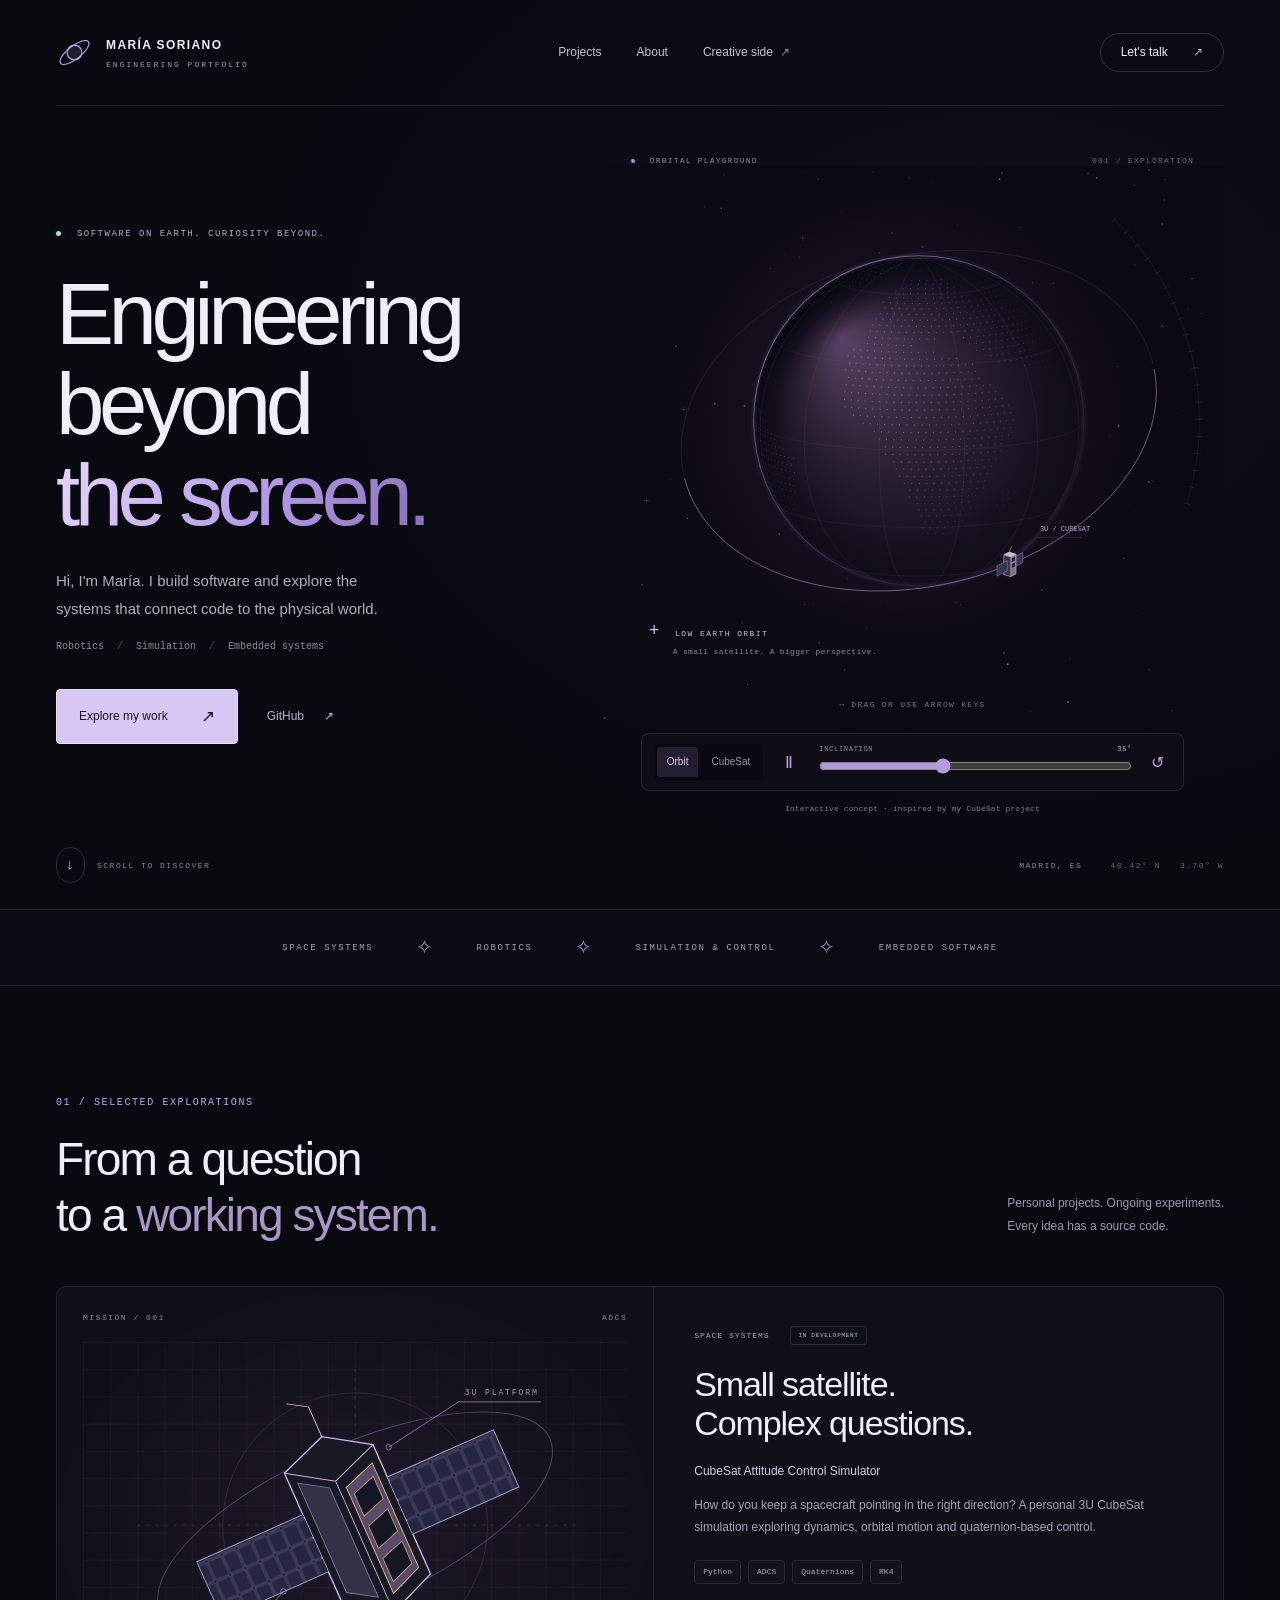
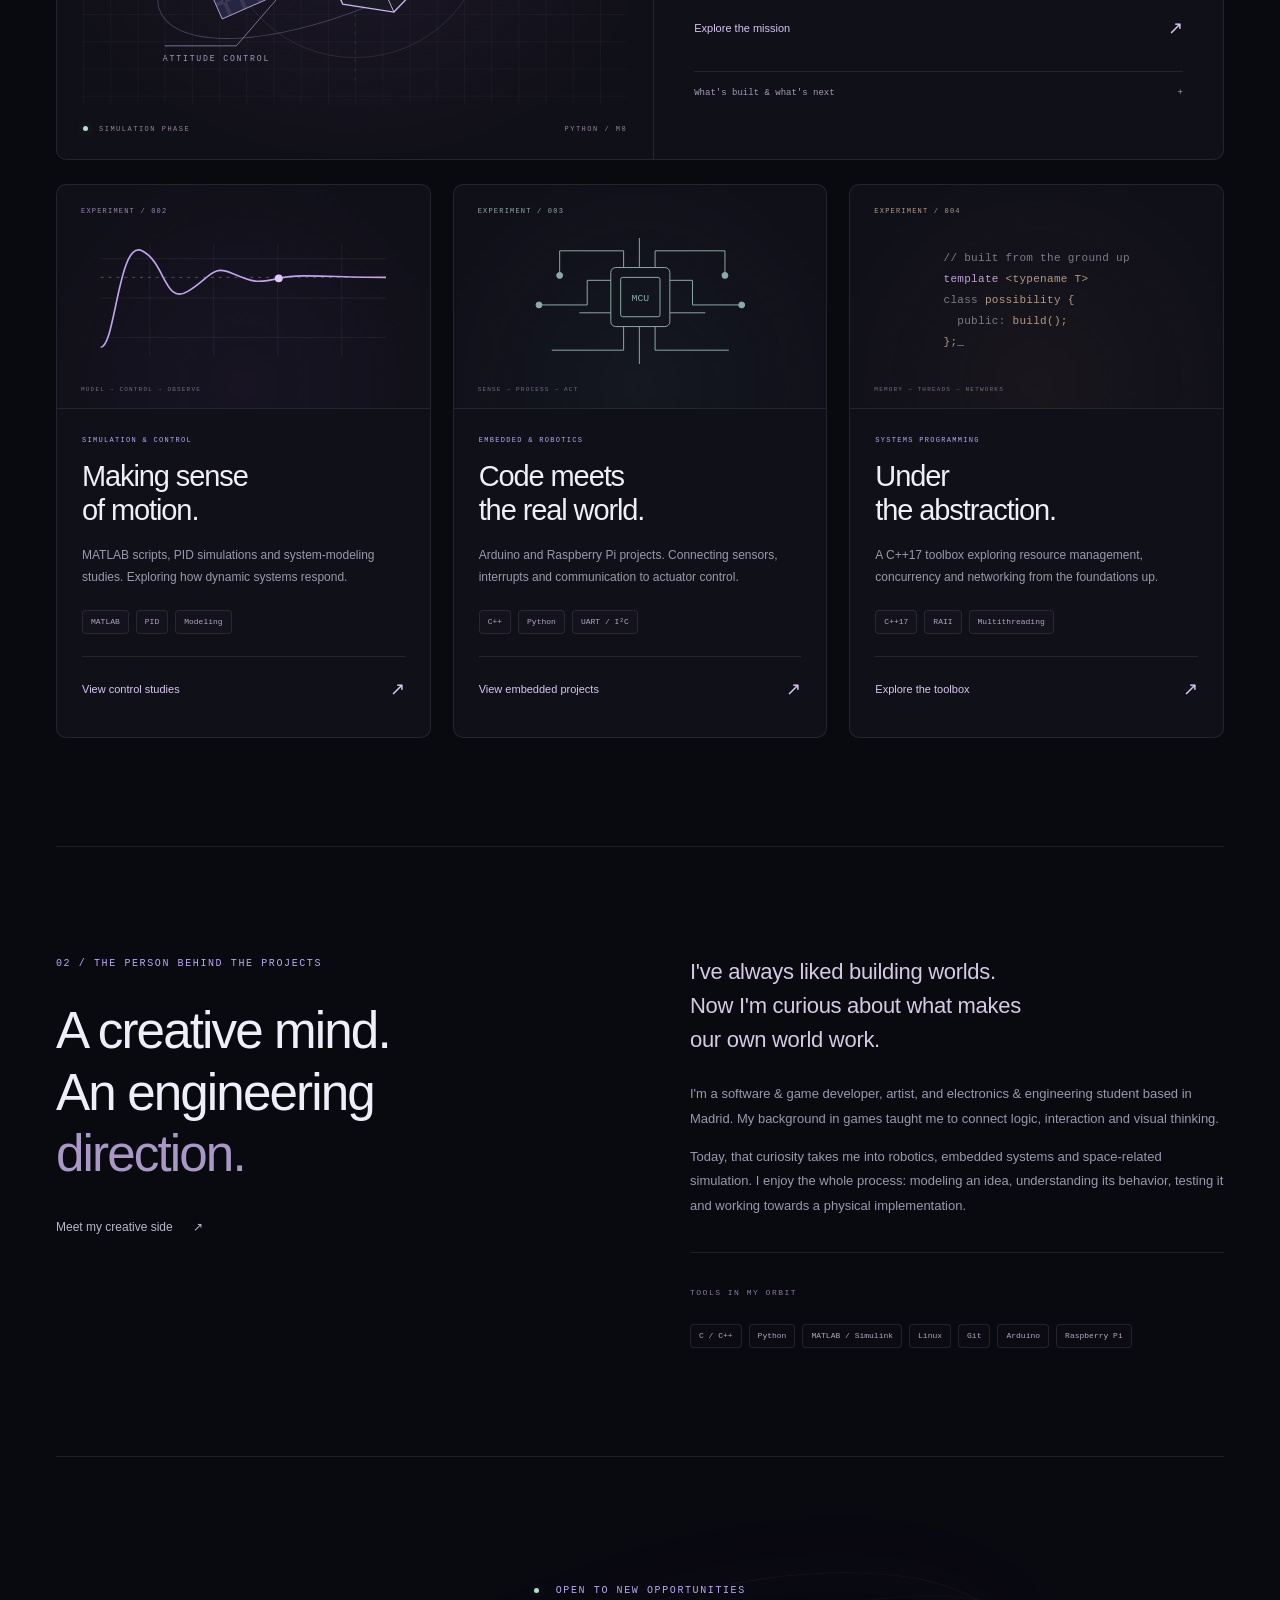
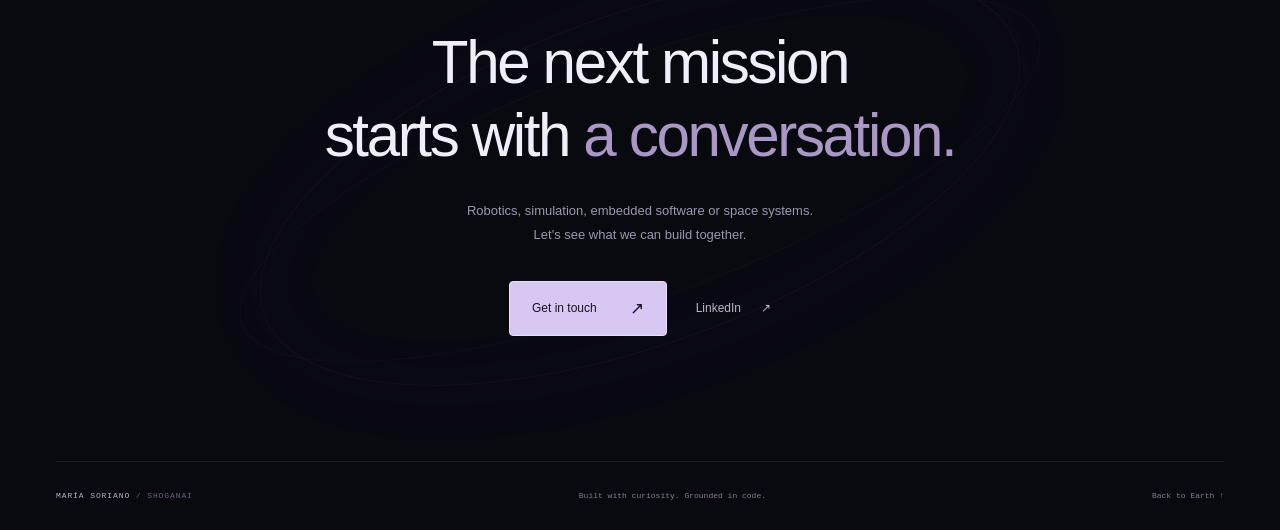
==== engineering/index.html @ fc865080 "engineering and music added" ====
<!doctype html>
<html lang="en">
<head>
  <meta charset="utf-8">
  <meta name="viewport" content="width=device-width, initial-scale=1">
  <meta name="theme-color" content="#090910">
  <title>María Soriano — Engineering beyond the screen</title>
  <meta name="description" content="Software, robotics and space systems. Explore María Soriano's CubeSat attitude-control simulator, embedded projects and control studies.">
  <link rel="icon" href="data:image/svg+xml,%3Csvg xmlns='http://www.w3.org/2000/svg' viewBox='0 0 64 64'%3E%3Crect width='64' height='64' rx='16' fill='%23090910'/%3E%3Cellipse cx='32' cy='32' rx='27' ry='12' transform='rotate(-35 32 32)' fill='none' stroke='%23b5a2ff' stroke-width='3'/%3E%3Ccircle cx='32' cy='32' r='11' fill='%23b5a2ff'/%3E%3C/svg%3E">
  <link rel="stylesheet" href="style.css">
  <script src="orbit.js" defer></script>
</head>
<body>
  <a class="skip" href="#main">Skip to content</a>
  <header class="site-header">
    <a class="identity" href="../index.html" aria-label="María Soriano — choose your experience">
      <svg viewBox="0 0 40 40" aria-hidden="true"><circle cx="20" cy="20" r="8"/><ellipse cx="20" cy="20" rx="19" ry="7" transform="rotate(-38 20 20)"/></svg>
      <span>MARÍA SORIANO<span class="identity-sub">ENGINEERING PORTFOLIO</span></span>
    </a>
    <nav aria-label="Main navigation"><a href="#projects">Projects</a><a href="#about">About</a><a href="../web/index.html">Creative side <span>↗</span></a></nav>
    <a class="header-contact" href="#contact">Let's talk <span>↗</span></a>
  </header>

  <main id="main">
    <section class="hero" aria-labelledby="hero-title">
      <div class="hero-copy">
        <p class="eyebrow"><span class="status-dot"></span> SOFTWARE ON EARTH. CURIOSITY BEYOND.</p>
        <h1 id="hero-title">Engineering<br>beyond<br><span>the screen.</span></h1>
        <p class="intro">Hi, I'm María. I build software and explore the systems that connect code to the physical world.</p>
        <p class="specialties">Robotics <span>/</span> Simulation <span>/</span> Embedded systems</p>
        <div class="actions"><a class="button" href="#projects">Explore my work <span>↗</span></a><a class="text-link" href="https://github.com/shoganaix">GitHub <span>↗</span></a></div>
      </div>

      <div class="orbital-lab" id="orbital-lab">
        <div class="scene-heading"><span><i class="status-dot"></i> ORBITAL PLAYGROUND</span><span>001 / EXPLORATION</span></div>
        <div class="scene-viewport">
          <div class="planet-fallback" aria-hidden="true"></div>
          <canvas id="orbit-canvas" role="img" aria-label="Interactive illustration of Earth and an orbiting CubeSat. Drag horizontally to rotate the view. Use the controls below to change the orbit or inspect the satellite."></canvas>
          <div class="scene-label"><span class="crosshair">+</span> LOW EARTH ORBIT <span class="scene-label-sub">A small satellite. A bigger perspective.</span></div>
          <span class="drag-hint" id="drag-hint">↔ &nbsp; DRAG TO EXPLORE</span>
        </div>
        <div class="scene-controls" hidden>
          <div class="mode-switch" role="group" aria-label="Scene view"><button type="button" data-view="orbit" aria-pressed="true">Orbit</button><button type="button" data-view="satellite" aria-pressed="false">CubeSat</button></div>
          <button class="motion-toggle" id="motion-toggle" type="button" aria-pressed="false" aria-label="Pause animation">Ⅱ</button>
          <div class="inclination-control"><label for="inclination">INCLINATION <output id="inclination-value" for="inclination">35°</output></label><input id="inclination" type="range" min="0" max="90" value="35" step="1"></div>
          <button class="reset-scene" id="reset-scene" type="button" aria-label="Reset orbital view">↺</button>
        </div>
        <p class="scene-caption">Interactive concept · inspired by my CubeSat project</p>
        <noscript><p class="scene-caption">Enable JavaScript to explore the orbit. All projects are available below.</p></noscript>
      </div>

      <div class="hero-bottom"><a href="#projects"><span class="scroll-mark">↓</span> SCROLL TO DISCOVER</a><span>MADRID, ES <span class="coordinates">40.42° N &nbsp; 3.70° W</span></span></div>
    </section>

    <div class="discipline-strip" aria-label="Areas of interest"><span>SPACE SYSTEMS</span><i>✧</i><span>ROBOTICS</span><i>✧</i><span>SIMULATION & CONTROL</span><i>✧</i><span>EMBEDDED SOFTWARE</span></div>

    <section id="projects" class="section projects">
      <div class="section-heading"><div><p class="eyebrow">01 / SELECTED EXPLORATIONS</p><h2>From a question<br>to a <span>working system.</span></h2></div><p>Personal projects. Ongoing experiments.<br>Every idea has a source code.</p></div>

      <article class="featured project-card">
        <div class="mission-visual" aria-hidden="true">
          <div class="visual-meta"><span>MISSION / 001</span><span>ADCS</span></div>
          <svg class="satellite-blueprint" viewBox="0 0 600 400"><defs><pattern id="blueprint-grid" width="30" height="30" patternUnits="userSpaceOnUse"><path d="M30 0H0V30" fill="none" stroke="#a192d9" stroke-opacity=".1"/></pattern><pattern id="solar-cells" width="18" height="24" patternUnits="userSpaceOnUse"><rect x="1" y="1" width="16" height="22" fill="#252642" stroke="#7e76a7" stroke-width=".6"/></pattern></defs><rect width="600" height="400" fill="url(#blueprint-grid)"/><g fill="none" stroke="#9b8fc0"><ellipse cx="300" cy="202" rx="235" ry="88" transform="rotate(-24 300 202)" opacity=".4"/><circle cx="300" cy="202" r="146" opacity=".18"/><path d="M300 30V380M60 202H550" stroke-dasharray="3 7" opacity=".2"/></g><g transform="translate(294 198) rotate(-24)"><path d="M-44-78L10-98 58-67V89L4 111-44 80Z" fill="#181923" stroke="#cab5f0" stroke-width="1.5"/><path d="M-44-78L4-47 58-67M4-47V111" fill="none" stroke="#c7b2e1"/><path d="M12-36L49-49V77L12 92Z" fill="#5a4b68" stroke="#d7be96"/><path d="M-35-62L-5-43V89L-35 70Z" fill="#343045" stroke="#7e76a7"/><path d="M17-26L44-35V-8L17 1ZM17 13L44 4V31L17 40ZM17 52L44 43V70L17 80Z" fill="#151624" stroke="#b0997d"/><path d="M-44-28H-172V41H-44M58-28H186V41H58" fill="url(#solar-cells)" stroke="#b1a2d3"/><path d="M10-98V-134M10-134L-11-147" fill="none" stroke="#e6c9a1"/></g><g stroke="#b7a3da" stroke-width=".7" fill="none"><path d="M337 116L414 66H505"/><circle cx="337" cy="116" r="3"/><path d="M221 275L169 335H90"/><circle cx="221" cy="275" r="3"/></g><g fill="#a296b5" font-family="monospace" font-size="9" letter-spacing="2"><text x="421" y="58">3U PLATFORM</text><text x="88" y="352">ATTITUDE CONTROL</text></g></svg>
          <div class="visual-footer"><span class="status-dot"></span> SIMULATION PHASE <span>PYTHON / M0</span></div>
        </div>
        <div class="mission-copy"><p class="eyebrow">SPACE SYSTEMS <span class="badge">IN DEVELOPMENT</span></p><h3>Small satellite.<br>Complex questions.</h3><p class="project-name">CubeSat Attitude Control Simulator</p><p>How do you keep a spacecraft pointing in the right direction? A personal 3U CubeSat simulation exploring dynamics, orbital motion and quaternion-based control.</p><ul class="tags"><li>Python</li><li>ADCS</li><li>Quaternions</li><li>RK4</li></ul><a class="project-link" href="https://github.com/shoganaix/CubeSat-Attitude-Control-Simulator">Explore the mission <span>↗</span></a><details><summary>What's built & what's next <span>+</span></summary><p><strong>Implemented:</strong> rigid-body dynamics, orbital propagation, PD control, modeled sensors, telemetry and automated tests.</p><p><strong>Next:</strong> sensor-based estimation, a MATLAB/Simulink twin and an ESP32 firmware port. Physical hardware integration is on the roadmap.</p></details></div>
      </article>

      <div class="project-grid">
        <article class="project-card compact-card"><div class="mini-visual control-visual" aria-hidden="true"><span>EXPERIMENT / 002</span><svg viewBox="0 0 330 145"><path class="plot-grid" d="M20 30H310M20 70H310M20 110H310M70 15V130M135 15V130M200 15V130M265 15V130"/><path class="plot-target" d="M20 49H310"/><path class="plot-wave" d="M20 120C35 120 38 10 62 22S85 78 109 63S133 36 154 45S179 55 201 50S255 49 310 49"/><circle cx="201" cy="50" r="4"/></svg><small>MODEL → CONTROL → OBSERVE</small></div><div class="compact-copy"><p class="eyebrow">SIMULATION & CONTROL</p><h3>Making sense<br>of motion.</h3><p>MATLAB scripts, PID simulations and system-modeling studies. Exploring how dynamic systems respond.</p><ul class="tags"><li>MATLAB</li><li>PID</li><li>Modeling</li></ul><a class="project-link" href="https://github.com/shoganaix/control-systems-and-automation">View control studies <span>↗</span></a></div></article>
        <article class="project-card compact-card"><div class="mini-visual embedded-visual" aria-hidden="true"><span>EXPERIMENT / 003</span><svg viewBox="0 0 330 145"><g fill="none" stroke="currentColor"><rect x="135" y="39" width="60" height="60" rx="5"/><rect x="145" y="49" width="40" height="40" rx="2"/><path d="M148 39V22H83V44M164 39V9M180 39V22H251V44M148 99V123H75M164 99V137M180 99V123H255M135 52H111V77H62M135 85H103M195 52H218V77H268M195 85H231"/><g fill="currentColor"><circle cx="83" cy="47" r="3"/><circle cx="251" cy="47" r="3"/><circle cx="62" cy="77" r="3"/><circle cx="268" cy="77" r="3"/></g></g><text x="165" y="73" text-anchor="middle" fill="currentColor" font-family="monospace" font-size="10">MCU</text></svg><small>SENSE → PROCESS → ACT</small></div><div class="compact-copy"><p class="eyebrow">EMBEDDED & ROBOTICS</p><h3>Code meets<br>the real world.</h3><p>Arduino and Raspberry Pi projects. Connecting sensors, interrupts and communication to actuator control.</p><ul class="tags"><li>C++</li><li>Python</li><li>UART / I²C</li></ul><a class="project-link" href="https://github.com/shoganaix/microprocessors-and-microcontrollers">View embedded projects <span>↗</span></a></div></article>
        <article class="project-card compact-card"><div class="mini-visual systems-visual" aria-hidden="true"><span>EXPERIMENT / 004</span><div class="code-art"><span class="code-dim">// built from the ground up</span><br><span>template</span> &lt;typename T&gt;<br><span class="code-dim">class</span> possibility {<br>&nbsp; <span class="code-dim">public:</span> build();<br>};<span class="code-cursor">_</span></div><small>MEMORY → THREADS → NETWORKS</small></div><div class="compact-copy"><p class="eyebrow">SYSTEMS PROGRAMMING</p><h3>Under<br>the abstraction.</h3><p>A C++17 toolbox exploring resource management, concurrency and networking from the foundations up.</p><ul class="tags"><li>C++17</li><li>RAII</li><li>Multithreading</li></ul><a class="project-link" href="https://github.com/shoganaix/42libftpp">Explore the toolbox <span>↗</span></a></div></article>
      </div>
    </section>

    <section id="about" class="section about">
      <div class="about-heading"><p class="eyebrow">02 / THE PERSON BEHIND THE PROJECTS</p><h2>A creative mind.<br>An engineering<br><span>direction.</span></h2><a class="text-link" href="../web/about.html">Meet my creative side <span>↗</span></a></div>
      <div class="about-copy"><p class="lead">I've always liked building worlds.<br>Now I'm curious about what makes<br>our own world work.</p><p>I'm a software & game developer, artist, and electronics & engineering student based in Madrid. My background in games taught me to connect logic, interaction and visual thinking.</p><p>Today, that curiosity takes me into robotics, embedded systems and space-related simulation. I enjoy the whole process: modeling an idea, understanding its behavior, testing it and working towards a physical implementation.</p><div class="toolbox"><span>TOOLS IN MY ORBIT</span><ul class="tags"><li>C / C++</li><li>Python</li><li>MATLAB / Simulink</li><li>Linux</li><li>Git</li><li>Arduino</li><li>Raspberry Pi</li></ul></div></div>
    </section>

    <section id="contact" class="section contact"><div class="contact-orbit" aria-hidden="true"></div><p class="eyebrow"><span class="status-dot"></span> OPEN TO NEW OPPORTUNITIES</p><h2>The next mission<br>starts with <span>a conversation.</span></h2><p>Robotics, simulation, embedded software or space systems.<br>Let's see what we can build together.</p><div class="actions"><a class="button" href="../web/contact.html">Get in touch <span>↗</span></a><a class="text-link" href="https://es.linkedin.com/in/maria-soriano-palacios">LinkedIn <span>↗</span></a></div></section>
  </main>
  <footer><a href="../index.html">MARÍA SORIANO <span>/ SHOGANAI</span></a><span>Built with curiosity. Grounded in code.</span><a href="#main">Back to Earth ↑</a></footer>
</body>
</html>
---- engineering/style.css ----
/* A small, self-contained experience: system fonts, native canvas, no libraries. */
:root {
  color-scheme: dark;
  --bg: #090910;
  --panel: #101019;
  --text: #f0eef8;
  --muted: #9b98ad;
  --accent: #baa8f5;
  --line: #ffffff16;
  --mono: 'Cascadia Code', 'SFMono-Regular', Consolas, monospace;
}
* { box-sizing: border-box; }
html { scroll-behavior: smooth; scroll-padding-top: 35px; }
body { margin: 0; color: var(--text); background: var(--bg); font-family: 'Segoe UI', Arial, sans-serif; -webkit-font-smoothing: antialiased; line-height: 1.6; }
body::before { content: ''; position: absolute; top: 0; left: 0; right: 0; height: 1050px; pointer-events: none; background: radial-gradient(ellipse at 78% 32%, #4834771c, transparent 54%); z-index: -1; }
::selection { background: #aa87e5; color: #0a0910; }
a { color: inherit; text-decoration: none; }
button, input { font: inherit; }
button { cursor: pointer; }
a, button { -webkit-tap-highlight-color: transparent; }
a:focus-visible, button:focus-visible, input:focus-visible, summary:focus-visible { outline: 2px solid #d8c3ff; outline-offset: 6px; }
[hidden] { display: none !important; }
svg { display: block; max-width: 100%; }
.site-header, .hero, .section, footer { width: min(1280px, calc(100% - 112px)); margin-inline: auto; }
.site-header { min-height: 106px; display: flex; justify-content: space-between; align-items: center; gap: 25px; border-bottom: 1px solid var(--line); }
.identity { display: flex; align-items: center; gap: 13px; font-size: 12px; letter-spacing: 1.4px; font-weight: 600; }
.identity svg { width: 37px; height: 37px; color: var(--accent); fill: none; stroke: currentColor; stroke-width: 1.2; }
.identity svg circle { fill: #b29ae926; }
.identity-sub { display: block; font: 8px var(--mono); letter-spacing: 2px; color: var(--muted); margin-top: 5px; }
nav { display: flex; gap: 35px; font-size: 12px; color: #c5c1d3; }
nav a, .text-link { transition: color .2s; }
nav a:hover, .text-link:hover { color: #d0b7ff; }
nav span { margin-left: 4px; color: #878296; }
.header-contact { border: 1px solid #ffffff26; border-radius: 30px; font-size: 12px; padding: 9px 20px; }
.header-contact span { margin-left: 22px; color: var(--accent); }
.header-contact:hover { background: #ffffff09; border-color: #c4a1ff70; }
.hero { position: relative; min-height: 750px; display: grid; grid-template-columns: 1fr 1.05fr; align-items: center; padding: 50px 0 96px; }
.hero-copy { position: relative; z-index: 2; }
.eyebrow { margin: 0 0 27px; font: 10px/1.8 var(--mono); font-weight: 400; letter-spacing: 1.6px; color: var(--accent); }
.hero-copy .eyebrow { font-size: 9px; letter-spacing: 1.5px; color: #b7aacb; }
.status-dot { display: inline-block; width: 5px; height: 5px; border-radius: 50%; background: #b1e0c6; box-shadow: 0 0 9px #a1dcc644; margin-right: 9px; vertical-align: middle; flex-shrink: 0; }
h1, h2, h3, p { margin-top: 0; }
h1, h2, h3 { font-weight: 400; }
h1 { font-size: clamp(68px, 6.8vw, 100px); line-height: 1.04; letter-spacing: -5.5px; margin-bottom: 27px; }
h1 > span { background: linear-gradient(110deg, #e2d2f9 5%, #b299e5 58%, #8570b8); color: transparent; background-clip: text; }
.intro { color: #b1adbf; font-size: 15px; line-height: 1.85; max-width: 360px; margin-bottom: 15px; }
.specialties { color: #8f8a9e; font: 10px/1.8 var(--mono); }
.specialties span { color: #524662; padding: 0 7px; }
.actions { display: flex; gap: 29px; align-items: center; flex-wrap: wrap; margin-top: 33px; }
.button { background: #d7c8f3; color: #181121; border: 1px solid #e8dff8; padding: 13px 22px; font-size: 12px; border-radius: 4px; display: inline-flex; align-items: center; gap: 33px; transition: background .2s, transform .2s; }
.button:hover { background: #ece2ff; transform: translateY(-2px); }
.button span { font-size: 17px; }
.text-link { display: inline-flex; align-items: center; gap: 20px; font-size: 12px; color: #bbb5ca; }
.orbital-lab { position: relative; min-width: 0; margin-left: -25px; align-self: center; }
.scene-heading { display: flex; justify-content: space-between; gap: 14px; padding: 0 30px; font: 8px var(--mono); letter-spacing: 1.2px; color: #8f879f; }
.scene-heading .status-dot { background: #ac90e4; box-shadow: 0 0 9px #ab7dff88; width: 4px; height: 4px; }
.scene-heading > span:last-child { color: #6f677e; }
.scene-viewport { position: relative; width: 100%; aspect-ratio: 1.12; }
#orbit-canvas { width: 100%; height: 100%; display: block; position: relative; cursor: grab; touch-action: pan-y; }
#orbit-canvas:active { cursor: grabbing; }
.planet-fallback { position: absolute; width: 53%; aspect-ratio: 1; border-radius: 50%; top: 23%; left: 24%; background: radial-gradient(circle at 32% 26%, #6a567d, #1c1729 50%, #080810 73%); box-shadow: -6px -3px 20px #be99fa33, inset 2px 1px 2px #c8b0eb70; }
.orbital-lab.ready .planet-fallback { display: none; }
.scene-label { position: absolute; left: 48px; bottom: 65px; font: 8px var(--mono); letter-spacing: 1.4px; color: #d2c1e9; pointer-events: none; }
.crosshair { color: #d3b8fa; font-size: 18px; margin-right: 8px; }
.scene-label-sub { display: block; color: #8e829f; font-size: 8px; letter-spacing: .3px; margin: 6px 0 0 24px; }
.drag-hint { position: absolute; bottom: 12px; left: 50%; transform: translateX(-50%); white-space: nowrap; color: #797084; font: 8px var(--mono); letter-spacing: 1.3px; pointer-events: none; }
.scene-controls { display: flex; align-items: center; gap: 12px; width: calc(100% - 80px); margin: 12px auto 0; border: 1px solid #d8b6fa20; border-radius: 8px; padding: 10px 12px; background: #121019b3; }
.mode-switch { display: flex; gap: 3px; background: #06060b77; padding: 3px; border-radius: 4px; }
.mode-switch button { border: 0; border-radius: 3px; padding: 7px 10px; color: #9991a8; background: none; font-size: 10px; }
.mode-switch button[aria-pressed=true] { background: #b699e426; color: #dfcef8; }
.motion-toggle, .reset-scene { border: 0; background: transparent; color: #bca6d6; padding: 5px; min-width: 27px; min-height: 32px; }
.inclination-control { flex: 1; min-width: 80px; padding-left: 5px; }
.inclination-control label { display: flex; justify-content: space-between; gap: 12px; color: #93859f; font: 7px var(--mono); letter-spacing: .7px; }
.inclination-control output { color: #d3b7f5; }
.inclination-control input { width: 100%; height: 12px; accent-color: #b59ade; cursor: pointer; margin: 7px 0 0; }
.scene-caption { color: #81768f; text-align: center; font: 8px var(--mono); margin: 13px 0 0; letter-spacing: .1px; }
.hero-bottom { position: absolute; bottom: 26px; left: 0; right: 0; display: flex; justify-content: space-between; align-items: center; font: 8px var(--mono); letter-spacing: 1.5px; color: #91869e; }
.hero-bottom a { display: flex; align-items: center; gap: 12px; }
.scroll-mark { display: inline-flex; align-items: center; justify-content: center; width: 29px; height: 36px; border: 1px solid #bda6df30; border-radius: 20px; color: #c3b0e0; font-size: 15px; }
.coordinates { margin-left: 22px; color: #6e627e; font-size: 8px; }
.discipline-strip { display: flex; justify-content: center; align-items: center; flex-wrap: wrap; gap: clamp(15px, 3.3vw, 50px); padding: 25px 24px; border-block: 1px solid var(--line); background: #100e1770; font: 9px var(--mono); letter-spacing: 1.6px; color: #a7a0b5; }
.discipline-strip i { color: #a087bf; font-size: 20px; font-style: normal; }
.section { padding: 108px 0; }
.section-heading { display: flex; justify-content: space-between; gap: 30px; align-items: end; margin-bottom: 43px; }
.section-heading .eyebrow { margin-bottom: 20px; }
h2 { font-size: clamp(34px, 3.6vw, 49px); line-height: 1.2; letter-spacing: -1.9px; margin: 0; }
h2 span { color: #a997c5; }
.section-heading > p { color: var(--muted); font-size: 12px; line-height: 1.9; margin: 0 0 5px; }
.project-card { border: 1px solid var(--line); background: var(--panel); border-radius: 10px; overflow: hidden; }
.featured { display: grid; grid-template-columns: 1.05fr 1fr; }
.mission-visual { display: flex; flex-direction: column; justify-content: space-between; background: radial-gradient(ellipse at center, #35274360, #101018 73%); padding: 26px; min-width: 0; border-right: 1px solid var(--line); }
.visual-meta, .visual-footer { display: flex; align-items: center; justify-content: space-between; font: 8px var(--mono); letter-spacing: 1.5px; color: #95829f; }
.satellite-blueprint { width: 100%; margin-block: 20px; }
.visual-footer { justify-content: start; gap: 2px; font-size: 7px; }
.visual-footer > span:last-child { margin-left: auto; }
.mission-copy { padding: 39px 40px; }
.mission-copy .eyebrow { font-size: 8px; margin-bottom: 20px; letter-spacing: 1px; }
.badge { display: inline-block; font: 6px var(--mono); letter-spacing: .7px; padding: 5px 7px; margin-left: 15px; color: #b2c6b6; border: 1px solid #91b19a33; border-radius: 3px; vertical-align: middle; }
h3 { font-size: 34px; letter-spacing: -1.1px; line-height: 1.16; margin-bottom: 16px; }
.mission-copy p { color: #aaa2b8; font-size: 12px; line-height: 1.85; }
.mission-copy .project-name { color: #d8cbeb; font-size: 12px; margin-bottom: 12px; }
.tags { list-style: none; padding: 0; margin: 22px 0; display: flex; gap: 7px; flex-wrap: wrap; }
.tags li { border: 1px solid #a797bb26; border-radius: 4px; font: 8px/1.5 var(--mono); color: #b2a7bf; padding: 5px 8px; background: #b896df05; }
.project-link { display: flex; justify-content: space-between; align-items: center; gap: 24px; font-size: 11px; color: #d8c5ee; padding-block: 8px; }
.project-link span { font-size: 18px; transition: transform .2s; }
.project-link:hover span { transform: translate(2px, -2px); }
details { margin-top: 20px; border-top: 1px solid var(--line); padding-top: 16px; }
summary { display: flex; justify-content: space-between; gap: 15px; cursor: pointer; font: 9px var(--mono); color: #a79ab6; list-style: none; }
summary::-webkit-details-marker { display: none; }
details[open] summary { margin-bottom: 17px; }
details[open] summary span { transform: rotate(45deg); }
details p:last-child { margin-bottom: 0; }
.project-grid { display: grid; grid-template-columns: repeat(3, minmax(0, 1fr)); gap: 22px; margin-top: 24px; }
.compact-card { transition: border-color .25s, transform .25s; display: flex; flex-direction: column; }
.compact-card:hover { border-color: #bba0df55; transform: translateY(-4px); }
.mini-visual { height: 224px; padding: 22px 24px 15px; border-bottom: 1px solid var(--line); background: radial-gradient(ellipse at 50% 90%, #51346a20, transparent 80%); display: flex; flex-direction: column; justify-content: space-between; color: #9985b4; }
.mini-visual > span, .mini-visual small { font: 7px var(--mono); letter-spacing: 1.2px; }
.mini-visual small { color: #786889; font-size: 6px; }
.mini-visual svg { width: 100%; height: 143px; }
.plot-grid { stroke: #b6a1d518; fill: none; }
.plot-target { stroke: #bba1d866; fill: none; stroke-dasharray: 3 5; }
.plot-wave { stroke: #bfa4ec; fill: none; stroke-width: 1.7; }
.control-visual circle { fill: #e1c9ff; }
.embedded-visual { color: #8caaa8; background: radial-gradient(ellipse at 50% 90%, #3d626d18, transparent 80%); }
.systems-visual { background: radial-gradient(ellipse at 50% 90%, #6d563d18, transparent 80%); color: #b49a85; }
.code-art { font: 11px/1.9 var(--mono); letter-spacing: .3px; align-self: center; padding-block: 8px; }
.code-art > span:not(.code-dim) { color: #c3a0d9; }
.code-dim { color: #7f7889; }
.compact-copy { padding: 25px; display: flex; flex-direction: column; flex: 1; }
.compact-copy .eyebrow { font-size: 7px; letter-spacing: 1.3px; margin-bottom: 14px; }
.compact-copy h3 { font-size: 29px; }
.compact-copy > p:not(.eyebrow) { color: var(--muted); font-size: 12px; line-height: 1.9; margin-bottom: 0; }
.compact-copy .tags { margin-top: auto; padding-top: 21px; }
.compact-copy .project-link { border-top: 1px solid var(--line); padding-top: 18px; }
.about { display: grid; grid-template-columns: 1fr 1fr; gap: 100px; border-block: 1px solid var(--line); }
.about h2 { font-size: clamp(38px, 4vw, 56px); }
.about-heading .text-link { margin-top: 34px; }
.about-copy .lead { font-size: 22px; line-height: 1.55; color: #d5c9e3; letter-spacing: -.3px; margin-bottom: 25px; }
.about-copy p { font-size: 13px; color: var(--muted); line-height: 1.9; }
.toolbox { margin-top: 33px; padding-top: 24px; border-top: 1px solid var(--line); }
.toolbox > span { font: 8px var(--mono); letter-spacing: 1.5px; color: #8c7a9f; }
.toolbox .tags { margin-bottom: 0; }
.contact { position: relative; text-align: center; overflow: hidden; padding-block: 125px; }
.contact .eyebrow { position: relative; }
.contact h2 { position: relative; font-size: clamp(38px, 4.7vw, 65px); letter-spacing: -2.4px; }
.contact p:not(.eyebrow) { position: relative; color: var(--muted); font-size: 13px; line-height: 1.9; margin: 27px 0 0; }
.contact .actions { position: relative; justify-content: center; }
.contact-orbit { position: absolute; width: 800px; height: 330px; border: 1px solid #aa86d210; border-radius: 50%; left: 50%; top: 26%; transform: translateX(-50%) rotate(-20deg); box-shadow: 0 0 100px #9e62f108, inset 0 0 80px #9e62f107; }
.contact-orbit::after { content: ''; position: absolute; inset: 45px -25px; border: 1px solid #aa86d20b; border-radius: 50%; }
footer { border-top: 1px solid var(--line); display: flex; justify-content: space-between; gap: 20px; flex-wrap: wrap; padding: 27px 0; color: #877d93; font: 8px/1.8 var(--mono); }
footer a:first-child { color: #bbb0cb; letter-spacing: .9px; } footer a span { color: #6f627f; }
.skip { position: absolute; top: -100px; left: 20px; z-index: 10; background: #181020; padding: 12px; }
.skip:focus { top: 10px; }
@media(min-width:1600px) { .hero { min-height: 830px; } }
@media(max-width:1100px) {
  .site-header, .hero, .section, footer { width: calc(100% - 64px); }
  .hero { min-height: 710px; } h1 { font-size: 74px; letter-spacing: -4px; }
  .scene-heading { padding-inline: 10px; font-size: 7px; } .scene-heading > span:last-child { display: none; }
  .scene-controls { width: calc(100% - 20px); gap: 6px; padding: 8px; }
  .mission-copy { padding: 28px; } .about { gap: 55px; } .project-grid { gap: 15px; }
  .compact-copy { padding: 22px; } .compact-copy h3 { font-size: 26px; } .badge { margin: 8px 0 0; }
}
@media(max-width:760px) {
  .site-header, .hero, .section, footer { width: calc(100% - 40px); }
  .site-header { min-height: 89px; flex-wrap: wrap; gap: 15px; padding-block: 20px; }
  .identity { font-size: 10px; } .identity-sub { font-size: 6px; } .identity svg { width: 29px; }
  nav { gap: 22px; font-size: 10px; order: 3; width: 100%; justify-content: center; padding-top: 8px; }
  .header-contact { font-size: 10px; padding: 7px 14px; } .header-contact span { margin-left: 10px; }
  .hero { grid-template-columns: 1fr; padding: 53px 0 76px; gap: 48px; }
  h1 { font-size: clamp(62px, 12.5vw, 90px); line-height: 1.04; letter-spacing: -3.5px; }
  .hero-copy .eyebrow { font-size: 7px; letter-spacing: 1px; margin-bottom: 24px; }
  .intro { max-width: 400px; font-size: 14px; } .specialties { font-size: 8px; }
  .orbital-lab { width: 100%; max-width: 510px; margin: 0 auto; }
  .scene-heading { padding-inline: 14px; } .scene-heading > span:last-child { display: inline; font-size: 6px; }
  .scene-label { left: 30px; bottom: 56px; font-size: 7px; }
  .scene-controls { width: calc(100% - 16px); } .scene-label-sub { font-size: 6px; }
  .hero-bottom { font-size: 6px; letter-spacing: 1px; } .coordinates { display: none; }
  .discipline-strip { gap: 12px 20px; padding: 20px; font-size: 7px; letter-spacing: 1px; }
  .discipline-strip i { font-size: 13px; } .discipline-strip i:nth-of-type(2) { display: none; }
  .section { padding-block: 65px; } .section-heading { flex-direction: column; align-items: start; gap: 22px; }
  .eyebrow { font-size: 8px; } h2 { letter-spacing: -1.3px; }
  .featured { grid-template-columns: 1fr; } .mission-visual { min-height: 310px; border-right: 0; border-bottom: 1px solid var(--line); padding: 22px; }
  .satellite-blueprint { max-height: 270px; margin-block: 0; } .badge { margin: 0 0 0 10px; }
  .mission-copy { padding: 28px; } .project-grid { grid-template-columns: 1fr; gap: 22px; }
  .compact-card { display: grid; grid-template-columns: .8fr 1fr; } .mini-visual { height: 100%; min-height: 280px; padding: 20px 15px; border-bottom: 0; border-right: 1px solid var(--line); }
  .mini-visual > span { font-size: 6px; } .code-art { font-size: 8px; } .compact-copy { padding: 24px; }
  .compact-copy h3 { font-size: 27px; } .about { grid-template-columns: 1fr; gap: 40px; }
  .about-copy .lead { font-size: 21px; } .contact { padding-block: 85px; } .contact h2 { letter-spacing: -1.7px; }
  footer { font-size: 7px; } footer > span { order: 3; width: 100%; }
}
@media(max-width:450px) {
  .compact-card { display: flex; } .mini-visual { height: 195px; min-height: 0; border-right: 0; border-bottom: 1px solid var(--line); padding: 18px 23px; }
  .mini-visual svg { height: 125px; } .code-art { font-size: 10px; } .scene-caption { font-size: 7px; }
  .inclination-control label { font-size: 6px; } .mode-switch button { padding: 7px 8px; }
}
@media(prefers-reduced-motion:reduce) { html { scroll-behavior: auto; } *, *::before, *::after { transition: none !important; } }
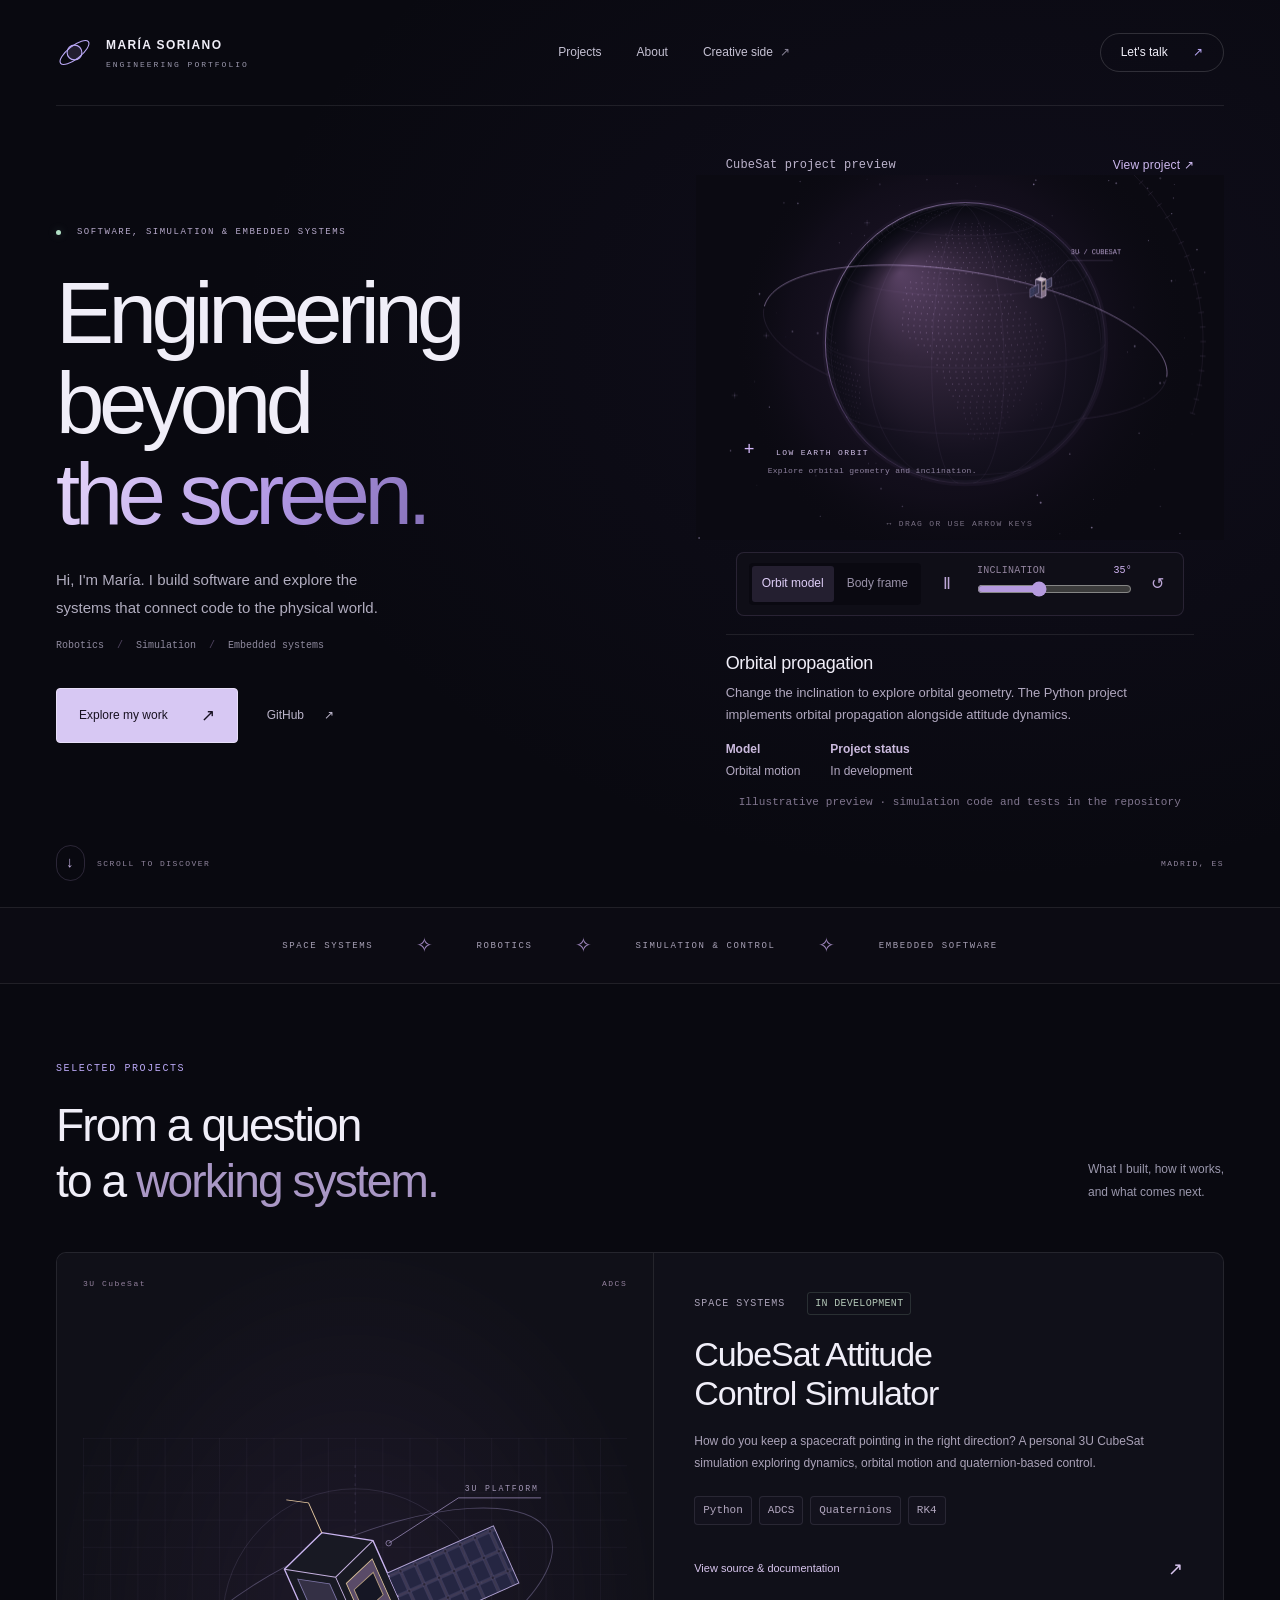
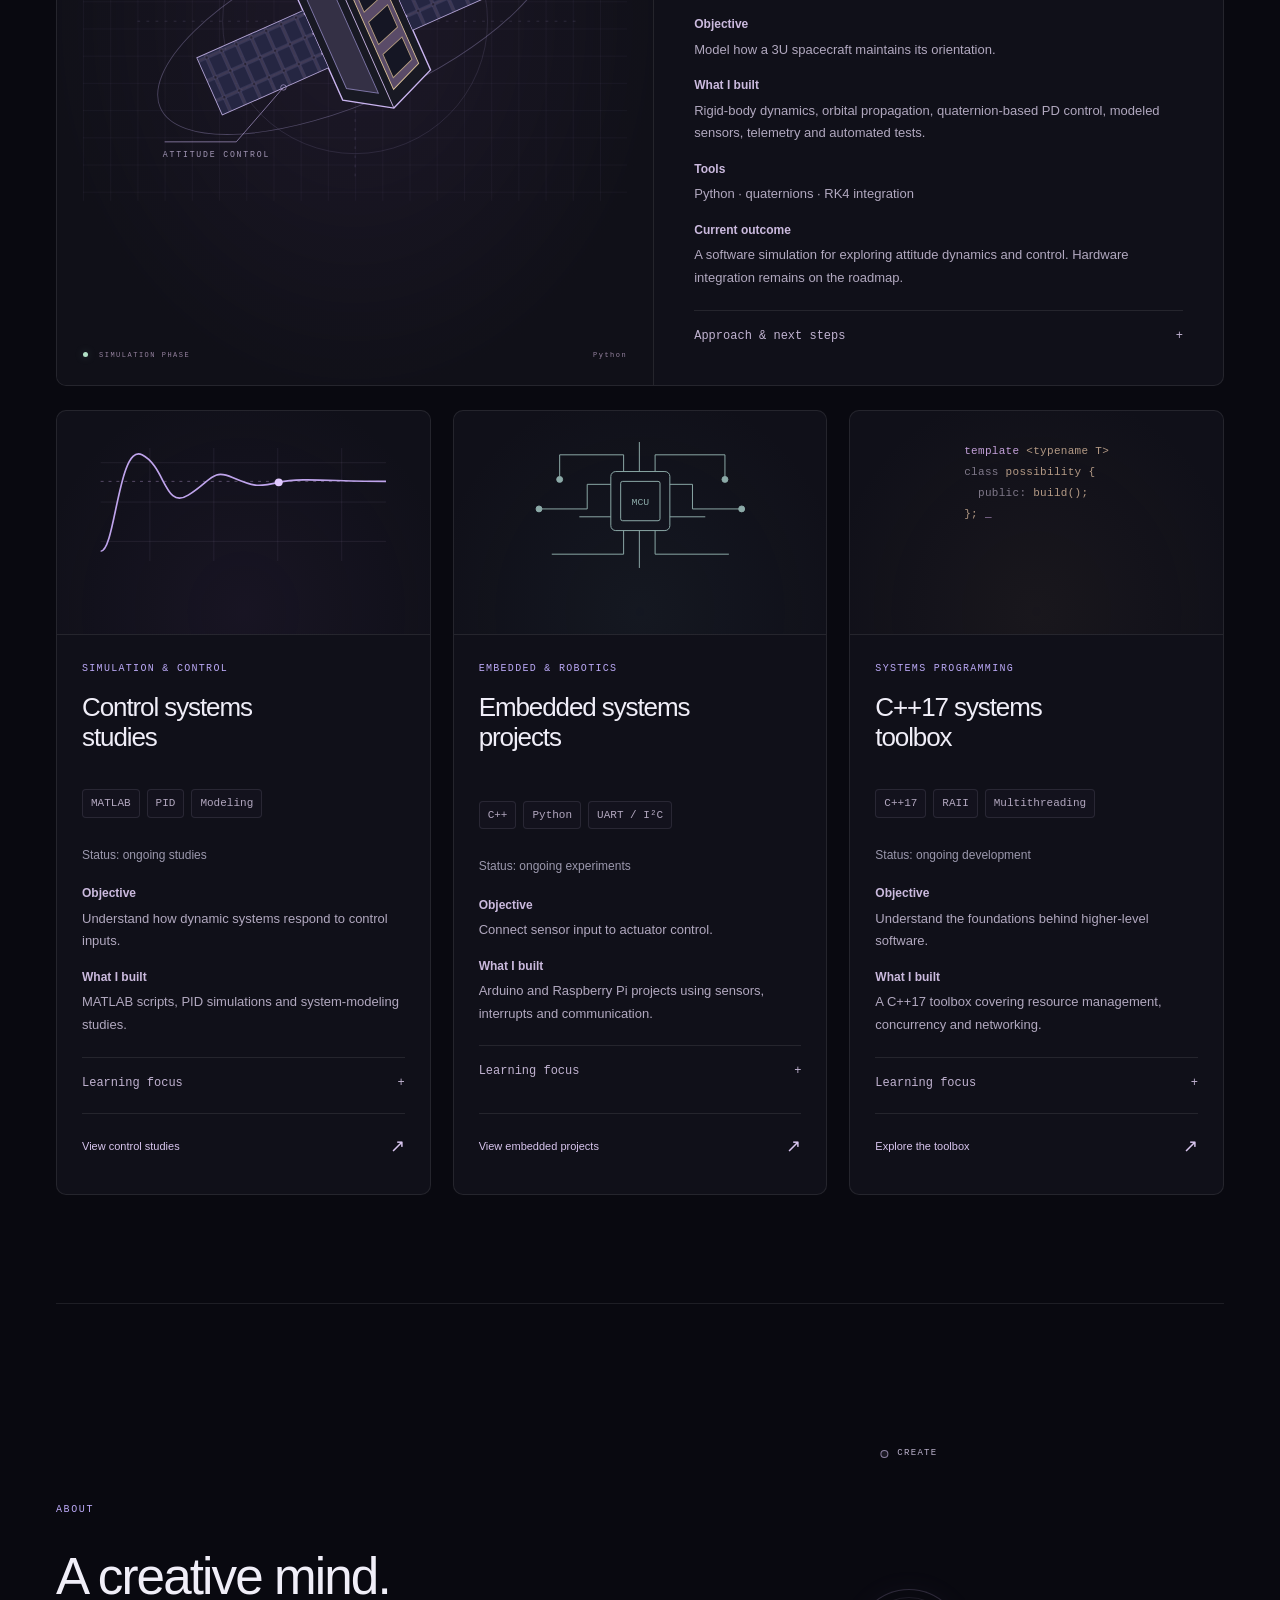
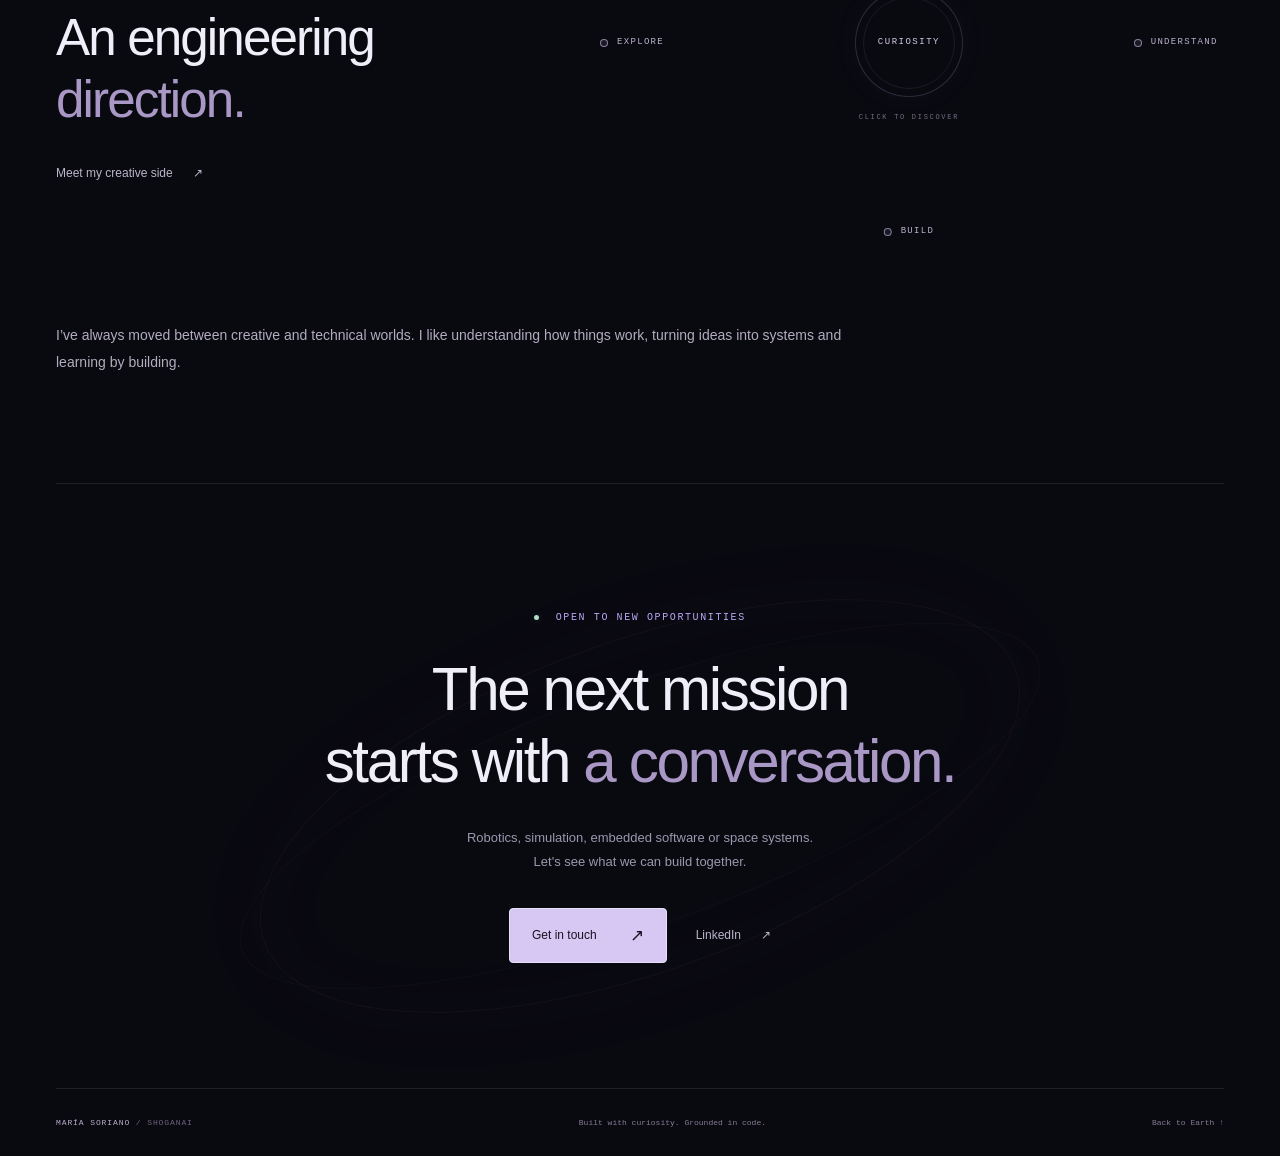
==== commit 02ff5250: "Update landing, engineering experience, and game assets" ====
--- a/engineering/index.html
+++ b/engineering/index.html
@@ -1,85 +1,1567 @@
 <!doctype html>
 <html lang="en">
+
 <head>
   <meta charset="utf-8">
-  <meta name="viewport" content="width=device-width, initial-scale=1">
-  <meta name="theme-color" content="#090910">
-  <title>María Soriano — Engineering beyond the screen</title>
-  <meta name="description" content="Software, robotics and space systems. Explore María Soriano's CubeSat attitude-control simulator, embedded projects and control studies.">
-  <link rel="icon" href="data:image/svg+xml,%3Csvg xmlns='http://www.w3.org/2000/svg' viewBox='0 0 64 64'%3E%3Crect width='64' height='64' rx='16' fill='%23090910'/%3E%3Cellipse cx='32' cy='32' rx='27' ry='12' transform='rotate(-35 32 32)' fill='none' stroke='%23b5a2ff' stroke-width='3'/%3E%3Ccircle cx='32' cy='32' r='11' fill='%23b5a2ff'/%3E%3C/svg%3E">
-  <link rel="stylesheet" href="style.css">
-  <script src="orbit.js" defer></script>
+
+  <meta
+    name="viewport"
+    content="width=device-width, initial-scale=1"
+  >
+
+  <meta
+    name="theme-color"
+    content="#090910"
+  >
+
+  <title>
+    María Soriano — Engineering beyond the screen
+  </title>
+
+  <meta
+    name="description"
+    content="Software, robotics and space systems. Explore María Soriano's CubeSat attitude-control simulator, embedded projects and control studies."
+  >
+
+  <link
+    rel="icon"
+    href="data:image/svg+xml,%3Csvg xmlns='http://www.w3.org/2000/svg' viewBox='0 0 64 64'%3E%3Crect width='64' height='64' rx='16' fill='%23090910'/%3E%3Cellipse cx='32' cy='32' rx='27' ry='12' transform='rotate(-35 32 32)' fill='none' stroke='%23b5a2ff' stroke-width='3'/%3E%3Ccircle cx='32' cy='32' r='11' fill='%23b5a2ff'/%3E%3C/svg%3E"
+  >
+
+  <link
+    rel="stylesheet"
+    href="style.css"
+  >
+
+  <script
+    src="orbit.js"
+    defer
+  ></script>
 </head>
+
+
 <body>
-  <a class="skip" href="#main">Skip to content</a>
+
+  <a
+    class="skip"
+    href="#main"
+  >
+    Skip to content
+  </a>
+
+
+  <!-- ======================================================
+       HEADER
+  ======================================================= -->
+
   <header class="site-header">
-    <a class="identity" href="../index.html" aria-label="María Soriano — choose your experience">
-      <svg viewBox="0 0 40 40" aria-hidden="true"><circle cx="20" cy="20" r="8"/><ellipse cx="20" cy="20" rx="19" ry="7" transform="rotate(-38 20 20)"/></svg>
-      <span>MARÍA SORIANO<span class="identity-sub">ENGINEERING PORTFOLIO</span></span>
+
+    <a
+      class="identity"
+      href="../index.html"
+      aria-label="María Soriano — choose your experience"
+    >
+
+      <svg
+        viewBox="0 0 40 40"
+        aria-hidden="true"
+      >
+        <circle
+          cx="20"
+          cy="20"
+          r="8"
+        />
+
+        <ellipse
+          cx="20"
+          cy="20"
+          rx="19"
+          ry="7"
+          transform="rotate(-38 20 20)"
+        />
+      </svg>
+
+
+      <span>
+        MARÍA SORIANO
+
+        <span class="identity-sub">
+          ENGINEERING PORTFOLIO
+        </span>
+      </span>
+
     </a>
-    <nav aria-label="Main navigation"><a href="#projects">Projects</a><a href="#about">About</a><a href="../web/index.html">Creative side <span>↗</span></a></nav>
-    <a class="header-contact" href="#contact">Let's talk <span>↗</span></a>
+
+
+    <nav aria-label="Main navigation">
+
+      <a href="#projects">
+        Projects
+      </a>
+
+      <a href="#about">
+        About
+      </a>
+
+      <a href="../web/index.html">
+        Creative side
+        <span>↗</span>
+      </a>
+
+    </nav>
+
+
+    <a
+      class="header-contact"
+      href="#contact"
+    >
+      Let's talk
+      <span>↗</span>
+    </a>
+
   </header>
 
+
+  <!-- ======================================================
+       MAIN
+  ======================================================= -->
+
   <main id="main">
-    <section class="hero" aria-labelledby="hero-title">
+
+
+    <!-- ====================================================
+         HERO
+    ===================================================== -->
+
+    <section
+      class="hero"
+      aria-labelledby="hero-title"
+    >
+
       <div class="hero-copy">
-        <p class="eyebrow"><span class="status-dot"></span> SOFTWARE ON EARTH. CURIOSITY BEYOND.</p>
-        <h1 id="hero-title">Engineering<br>beyond<br><span>the screen.</span></h1>
-        <p class="intro">Hi, I'm María. I build software and explore the systems that connect code to the physical world.</p>
-        <p class="specialties">Robotics <span>/</span> Simulation <span>/</span> Embedded systems</p>
-        <div class="actions"><a class="button" href="#projects">Explore my work <span>↗</span></a><a class="text-link" href="https://github.com/shoganaix">GitHub <span>↗</span></a></div>
+
+        <p class="eyebrow">
+          <span class="status-dot"></span>
+          SOFTWARE, SIMULATION &amp; EMBEDDED SYSTEMS
+        </p>
+
+
+        <h1 id="hero-title">
+          Engineering
+          <br>
+          beyond
+          <br>
+          <span>the screen.</span>
+        </h1>
+
+
+        <p class="intro">
+          Hi, I'm María. I build software and explore
+          the systems that connect code to the physical world.
+        </p>
+
+
+        <p class="specialties">
+          Robotics
+          <span>/</span>
+          Simulation
+          <span>/</span>
+          Embedded systems
+        </p>
+
+
+        <div class="actions">
+
+          <a
+            class="button"
+            href="#projects"
+          >
+            Explore my work
+            <span>↗</span>
+          </a>
+
+
+          <a
+            class="text-link"
+            href="https://github.com/shoganaix"
+          >
+            GitHub
+            <span>↗</span>
+          </a>
+
+        </div>
+
       </div>
 
-      <div class="orbital-lab" id="orbital-lab">
-        <div class="scene-heading"><span><i class="status-dot"></i> ORBITAL PLAYGROUND</span><span>001 / EXPLORATION</span></div>
+
+      <!-- ================================================
+           INTERACTIVE CUBESAT PREVIEW
+      ================================================= -->
+
+      <div
+        class="orbital-lab"
+        id="orbital-lab"
+      >
+
+        <div class="scene-heading">
+
+          <span>
+            CubeSat project preview
+          </span>
+
+          <a href="#cubesat">
+            View project &nearr;
+          </a>
+
+        </div>
+
+
         <div class="scene-viewport">
-          <div class="planet-fallback" aria-hidden="true"></div>
-          <canvas id="orbit-canvas" role="img" aria-label="Interactive illustration of Earth and an orbiting CubeSat. Drag horizontally to rotate the view. Use the controls below to change the orbit or inspect the satellite."></canvas>
-          <div class="scene-label"><span class="crosshair">+</span> LOW EARTH ORBIT <span class="scene-label-sub">A small satellite. A bigger perspective.</span></div>
-          <span class="drag-hint" id="drag-hint">↔ &nbsp; DRAG TO EXPLORE</span>
+
+          <div
+            class="planet-fallback"
+            aria-hidden="true"
+          ></div>
+
+
+          <canvas
+            id="orbit-canvas"
+            role="img"
+            aria-label="Interactive illustration of Earth and an orbiting CubeSat. Drag horizontally to rotate the view. Use the controls below to change the orbit or inspect the satellite."
+          ></canvas>
+
+
+          <div class="scene-label">
+
+            <span class="crosshair">
+              +
+            </span>
+
+            LOW EARTH ORBIT
+
+            <span class="scene-label-sub">
+              Explore orbital geometry and inclination.
+            </span>
+
+          </div>
+
+
+          <span
+            class="drag-hint"
+            id="drag-hint"
+          >
+            ↔ &nbsp; DRAG TO EXPLORE
+          </span>
+
         </div>
-        <div class="scene-controls" hidden>
-          <div class="mode-switch" role="group" aria-label="Scene view"><button type="button" data-view="orbit" aria-pressed="true">Orbit</button><button type="button" data-view="satellite" aria-pressed="false">CubeSat</button></div>
-          <button class="motion-toggle" id="motion-toggle" type="button" aria-pressed="false" aria-label="Pause animation">Ⅱ</button>
-          <div class="inclination-control"><label for="inclination">INCLINATION <output id="inclination-value" for="inclination">35°</output></label><input id="inclination" type="range" min="0" max="90" value="35" step="1"></div>
-          <button class="reset-scene" id="reset-scene" type="button" aria-label="Reset orbital view">↺</button>
+
+
+        <div
+          class="scene-controls"
+          hidden
+        >
+
+          <div
+            class="mode-switch"
+            role="group"
+            aria-label="Scene view"
+          >
+
+            <button
+              type="button"
+              data-view="orbit"
+              aria-pressed="true"
+            >
+              Orbit model
+            </button>
+
+
+            <button
+              type="button"
+              data-view="satellite"
+              aria-pressed="false"
+            >
+              Body frame
+            </button>
+
+          </div>
+
+
+          <button
+            class="motion-toggle"
+            id="motion-toggle"
+            type="button"
+            aria-pressed="false"
+            aria-label="Pause animation"
+          >
+            Ⅱ
+          </button>
+
+
+          <div class="inclination-control">
+
+            <label for="inclination">
+
+              INCLINATION
+
+              <output
+                id="inclination-value"
+                for="inclination"
+              >
+                35°
+              </output>
+
+            </label>
+
+
+            <input
+              id="inclination"
+              type="range"
+              min="0"
+              max="90"
+              value="35"
+              step="1"
+            >
+
+          </div>
+
+
+          <button
+            class="reset-scene"
+            id="reset-scene"
+            type="button"
+            aria-label="Reset orbital view"
+          >
+            ↺
+          </button>
+
         </div>
-        <p class="scene-caption">Interactive concept · inspired by my CubeSat project</p>
-        <noscript><p class="scene-caption">Enable JavaScript to explore the orbit. All projects are available below.</p></noscript>
+
+
+        <div
+          class="preview-info"
+          aria-live="polite"
+          aria-atomic="true"
+        >
+
+          <h2 id="preview-title">
+            Orbital propagation
+          </h2>
+
+
+          <p id="preview-description">
+            Change the inclination to explore orbital geometry.
+            The Python project implements orbital propagation
+            alongside attitude dynamics.
+          </p>
+
+
+          <dl>
+
+            <div>
+
+              <dt id="preview-key">
+                Model
+              </dt>
+
+              <dd id="preview-value">
+                Orbital motion
+              </dd>
+
+            </div>
+
+
+            <div>
+
+              <dt>
+                Project status
+              </dt>
+
+              <dd>
+                In development
+              </dd>
+
+            </div>
+
+          </dl>
+
+        </div>
+
+
+        <p class="scene-caption">
+          Illustrative preview · simulation code and tests in the repository
+        </p>
+
+
+        <noscript>
+
+          <p class="scene-caption">
+            Enable JavaScript to explore the orbit.
+            All projects are available below.
+          </p>
+
+        </noscript>
+
       </div>
 
-      <div class="hero-bottom"><a href="#projects"><span class="scroll-mark">↓</span> SCROLL TO DISCOVER</a><span>MADRID, ES <span class="coordinates">40.42° N &nbsp; 3.70° W</span></span></div>
+
+      <div class="hero-bottom">
+
+        <a href="#projects">
+
+          <span class="scroll-mark">
+            ↓
+          </span>
+
+          SCROLL TO DISCOVER
+
+        </a>
+
+
+        <span>
+          MADRID, ES
+        </span>
+
+      </div>
+
     </section>
 
-    <div class="discipline-strip" aria-label="Areas of interest"><span>SPACE SYSTEMS</span><i>✧</i><span>ROBOTICS</span><i>✧</i><span>SIMULATION & CONTROL</span><i>✧</i><span>EMBEDDED SOFTWARE</span></div>
-
-    <section id="projects" class="section projects">
-      <div class="section-heading"><div><p class="eyebrow">01 / SELECTED EXPLORATIONS</p><h2>From a question<br>to a <span>working system.</span></h2></div><p>Personal projects. Ongoing experiments.<br>Every idea has a source code.</p></div>
-
-      <article class="featured project-card">
-        <div class="mission-visual" aria-hidden="true">
-          <div class="visual-meta"><span>MISSION / 001</span><span>ADCS</span></div>
-          <svg class="satellite-blueprint" viewBox="0 0 600 400"><defs><pattern id="blueprint-grid" width="30" height="30" patternUnits="userSpaceOnUse"><path d="M30 0H0V30" fill="none" stroke="#a192d9" stroke-opacity=".1"/></pattern><pattern id="solar-cells" width="18" height="24" patternUnits="userSpaceOnUse"><rect x="1" y="1" width="16" height="22" fill="#252642" stroke="#7e76a7" stroke-width=".6"/></pattern></defs><rect width="600" height="400" fill="url(#blueprint-grid)"/><g fill="none" stroke="#9b8fc0"><ellipse cx="300" cy="202" rx="235" ry="88" transform="rotate(-24 300 202)" opacity=".4"/><circle cx="300" cy="202" r="146" opacity=".18"/><path d="M300 30V380M60 202H550" stroke-dasharray="3 7" opacity=".2"/></g><g transform="translate(294 198) rotate(-24)"><path d="M-44-78L10-98 58-67V89L4 111-44 80Z" fill="#181923" stroke="#cab5f0" stroke-width="1.5"/><path d="M-44-78L4-47 58-67M4-47V111" fill="none" stroke="#c7b2e1"/><path d="M12-36L49-49V77L12 92Z" fill="#5a4b68" stroke="#d7be96"/><path d="M-35-62L-5-43V89L-35 70Z" fill="#343045" stroke="#7e76a7"/><path d="M17-26L44-35V-8L17 1ZM17 13L44 4V31L17 40ZM17 52L44 43V70L17 80Z" fill="#151624" stroke="#b0997d"/><path d="M-44-28H-172V41H-44M58-28H186V41H58" fill="url(#solar-cells)" stroke="#b1a2d3"/><path d="M10-98V-134M10-134L-11-147" fill="none" stroke="#e6c9a1"/></g><g stroke="#b7a3da" stroke-width=".7" fill="none"><path d="M337 116L414 66H505"/><circle cx="337" cy="116" r="3"/><path d="M221 275L169 335H90"/><circle cx="221" cy="275" r="3"/></g><g fill="#a296b5" font-family="monospace" font-size="9" letter-spacing="2"><text x="421" y="58">3U PLATFORM</text><text x="88" y="352">ATTITUDE CONTROL</text></g></svg>
-          <div class="visual-footer"><span class="status-dot"></span> SIMULATION PHASE <span>PYTHON / M0</span></div>
+
+    <!-- ====================================================
+         DISCIPLINES
+    ===================================================== -->
+
+    <div
+      class="discipline-strip"
+      aria-label="Areas of interest"
+    >
+
+      <span>
+        SPACE SYSTEMS
+      </span>
+
+      <i>✧</i>
+
+      <span>
+        ROBOTICS
+      </span>
+
+      <i>✧</i>
+
+      <span>
+        SIMULATION &amp; CONTROL
+      </span>
+
+      <i>✧</i>
+
+      <span>
+        EMBEDDED SOFTWARE
+      </span>
+
+    </div>
+
+
+    <!-- ====================================================
+         PROJECTS
+    ===================================================== -->
+
+    <section
+      id="projects"
+      class="section projects"
+    >
+
+      <div class="section-heading">
+
+        <div>
+
+          <p class="eyebrow">
+            SELECTED PROJECTS
+          </p>
+
+
+          <h2>
+            From a question
+            <br>
+            to a
+            <span>working system.</span>
+          </h2>
+
         </div>
-        <div class="mission-copy"><p class="eyebrow">SPACE SYSTEMS <span class="badge">IN DEVELOPMENT</span></p><h3>Small satellite.<br>Complex questions.</h3><p class="project-name">CubeSat Attitude Control Simulator</p><p>How do you keep a spacecraft pointing in the right direction? A personal 3U CubeSat simulation exploring dynamics, orbital motion and quaternion-based control.</p><ul class="tags"><li>Python</li><li>ADCS</li><li>Quaternions</li><li>RK4</li></ul><a class="project-link" href="https://github.com/shoganaix/CubeSat-Attitude-Control-Simulator">Explore the mission <span>↗</span></a><details><summary>What's built & what's next <span>+</span></summary><p><strong>Implemented:</strong> rigid-body dynamics, orbital propagation, PD control, modeled sensors, telemetry and automated tests.</p><p><strong>Next:</strong> sensor-based estimation, a MATLAB/Simulink twin and an ESP32 firmware port. Physical hardware integration is on the roadmap.</p></details></div>
+
+
+        <p>
+          What I built, how it works,
+          <br>
+          and what comes next.
+        </p>
+
+      </div>
+
+
+      <!-- ==================================================
+           CUBESAT
+      =================================================== -->
+
+      <article
+        class="featured project-card"
+        id="cubesat"
+      >
+
+        <div
+          class="mission-visual"
+          aria-hidden="true"
+        >
+
+          <div class="visual-meta">
+
+            <span>
+              3U CubeSat
+            </span>
+
+            <span>
+              ADCS
+            </span>
+
+          </div>
+
+
+          <svg
+            class="satellite-blueprint"
+            viewBox="0 0 600 400"
+          >
+
+            <defs>
+
+              <pattern
+                id="blueprint-grid"
+                width="30"
+                height="30"
+                patternUnits="userSpaceOnUse"
+              >
+                <path
+                  d="M30 0H0V30"
+                  fill="none"
+                  stroke="#a192d9"
+                  stroke-opacity=".1"
+                />
+              </pattern>
+
+
+              <pattern
+                id="solar-cells"
+                width="18"
+                height="24"
+                patternUnits="userSpaceOnUse"
+              >
+
+                <rect
+                  x="1"
+                  y="1"
+                  width="16"
+                  height="22"
+                  fill="#252642"
+                  stroke="#7e76a7"
+                  stroke-width=".6"
+                />
+
+              </pattern>
+
+            </defs>
+
+
+            <rect
+              width="600"
+              height="400"
+              fill="url(#blueprint-grid)"
+            />
+
+
+            <g
+              fill="none"
+              stroke="#9b8fc0"
+            >
+
+              <ellipse
+                cx="300"
+                cy="202"
+                rx="235"
+                ry="88"
+                transform="rotate(-24 300 202)"
+                opacity=".4"
+              />
+
+              <circle
+                cx="300"
+                cy="202"
+                r="146"
+                opacity=".18"
+              />
+
+              <path
+                d="M300 30V380M60 202H550"
+                stroke-dasharray="3 7"
+                opacity=".2"
+              />
+
+            </g>
+
+
+            <g
+              transform="translate(294 198) rotate(-24)"
+            >
+
+              <path
+                d="M-44-78L10-98 58-67V89L4 111-44 80Z"
+                fill="#181923"
+                stroke="#cab5f0"
+                stroke-width="1.5"
+              />
+
+              <path
+                d="M-44-78L4-47 58-67M4-47V111"
+                fill="none"
+                stroke="#c7b2e1"
+              />
+
+              <path
+                d="M12-36L49-49V77L12 92Z"
+                fill="#5a4b68"
+                stroke="#d7be96"
+              />
+
+              <path
+                d="M-35-62L-5-43V89L-35 70Z"
+                fill="#343045"
+                stroke="#7e76a7"
+              />
+
+              <path
+                d="M17-26L44-35V-8L17 1ZM17 13L44 4V31L17 40ZM17 52L44 43V70L17 80Z"
+                fill="#151624"
+                stroke="#b0997d"
+              />
+
+              <path
+                d="M-44-28H-172V41H-44M58-28H186V41H58"
+                fill="url(#solar-cells)"
+                stroke="#b1a2d3"
+              />
+
+              <path
+                d="M10-98V-134M10-134L-11-147"
+                fill="none"
+                stroke="#e6c9a1"
+              />
+
+            </g>
+
+
+            <g
+              stroke="#b7a3da"
+              stroke-width=".7"
+              fill="none"
+            >
+
+              <path
+                d="M337 116L414 66H505"
+              />
+
+              <circle
+                cx="337"
+                cy="116"
+                r="3"
+              />
+
+              <path
+                d="M221 275L169 335H90"
+              />
+
+              <circle
+                cx="221"
+                cy="275"
+                r="3"
+              />
+
+            </g>
+
+
+            <g
+              fill="#a296b5"
+              font-family="monospace"
+              font-size="9"
+              letter-spacing="2"
+            >
+
+              <text
+                x="421"
+                y="58"
+              >
+                3U PLATFORM
+              </text>
+
+
+              <text
+                x="88"
+                y="352"
+              >
+                ATTITUDE CONTROL
+              </text>
+
+            </g>
+
+          </svg>
+
+
+          <div class="visual-footer">
+
+            <span class="status-dot"></span>
+
+            SIMULATION PHASE
+
+            <span>
+              Python
+            </span>
+
+          </div>
+
+        </div>
+
+
+        <div class="mission-copy">
+
+          <p class="eyebrow">
+
+            SPACE SYSTEMS
+
+            <span class="badge">
+              IN DEVELOPMENT
+            </span>
+
+          </p>
+
+
+          <h3>
+            CubeSat Attitude
+            <br>
+            Control Simulator
+          </h3>
+
+
+          <p>
+            How do you keep a spacecraft pointing in the right direction?
+            A personal 3U CubeSat simulation exploring dynamics,
+            orbital motion and quaternion-based control.
+          </p>
+
+
+          <ul class="tags">
+
+            <li>
+              Python
+            </li>
+
+            <li>
+              ADCS
+            </li>
+
+            <li>
+              Quaternions
+            </li>
+
+            <li>
+              RK4
+            </li>
+
+          </ul>
+
+
+          <a
+            class="project-link"
+            href="https://github.com/shoganaix/CubeSat-Attitude-Control-Simulator"
+          >
+            View source &amp; documentation
+            <span>↗</span>
+          </a>
+
+
+          <dl class="project-facts">
+
+            <div>
+
+              <dt>
+                Objective
+              </dt>
+
+              <dd>
+                Model how a 3U spacecraft maintains its orientation.
+              </dd>
+
+            </div>
+
+
+            <div>
+
+              <dt>
+                What I built
+              </dt>
+
+              <dd>
+                Rigid-body dynamics, orbital propagation,
+                quaternion-based PD control, modeled sensors,
+                telemetry and automated tests.
+              </dd>
+
+            </div>
+
+
+            <div>
+
+              <dt>
+                Tools
+              </dt>
+
+              <dd>
+                Python · quaternions · RK4 integration
+              </dd>
+
+            </div>
+
+
+            <div>
+
+              <dt>
+                Current outcome
+              </dt>
+
+              <dd>
+                A software simulation for exploring attitude
+                dynamics and control. Hardware integration
+                remains on the roadmap.
+              </dd>
+
+            </div>
+
+          </dl>
+
+
+          <details>
+
+            <summary>
+              Approach &amp; next steps
+              <span>+</span>
+            </summary>
+
+
+            <p>
+              <strong>Approach:</strong>
+              model rigid-body motion, integrate the dynamics
+              and apply PD control to spacecraft orientation.
+              Telemetry and automated tests support inspection
+              of the implementation.
+            </p>
+
+
+            <p>
+              <strong>Next steps:</strong>
+              sensor-based estimation, a MATLAB/Simulink twin
+              and an ESP32 firmware port.
+            </p>
+
+          </details>
+
+        </div>
+
       </article>
 
+
+      <!-- ==================================================
+           SECONDARY PROJECTS
+      =================================================== -->
+
       <div class="project-grid">
-        <article class="project-card compact-card"><div class="mini-visual control-visual" aria-hidden="true"><span>EXPERIMENT / 002</span><svg viewBox="0 0 330 145"><path class="plot-grid" d="M20 30H310M20 70H310M20 110H310M70 15V130M135 15V130M200 15V130M265 15V130"/><path class="plot-target" d="M20 49H310"/><path class="plot-wave" d="M20 120C35 120 38 10 62 22S85 78 109 63S133 36 154 45S179 55 201 50S255 49 310 49"/><circle cx="201" cy="50" r="4"/></svg><small>MODEL → CONTROL → OBSERVE</small></div><div class="compact-copy"><p class="eyebrow">SIMULATION & CONTROL</p><h3>Making sense<br>of motion.</h3><p>MATLAB scripts, PID simulations and system-modeling studies. Exploring how dynamic systems respond.</p><ul class="tags"><li>MATLAB</li><li>PID</li><li>Modeling</li></ul><a class="project-link" href="https://github.com/shoganaix/control-systems-and-automation">View control studies <span>↗</span></a></div></article>
-        <article class="project-card compact-card"><div class="mini-visual embedded-visual" aria-hidden="true"><span>EXPERIMENT / 003</span><svg viewBox="0 0 330 145"><g fill="none" stroke="currentColor"><rect x="135" y="39" width="60" height="60" rx="5"/><rect x="145" y="49" width="40" height="40" rx="2"/><path d="M148 39V22H83V44M164 39V9M180 39V22H251V44M148 99V123H75M164 99V137M180 99V123H255M135 52H111V77H62M135 85H103M195 52H218V77H268M195 85H231"/><g fill="currentColor"><circle cx="83" cy="47" r="3"/><circle cx="251" cy="47" r="3"/><circle cx="62" cy="77" r="3"/><circle cx="268" cy="77" r="3"/></g></g><text x="165" y="73" text-anchor="middle" fill="currentColor" font-family="monospace" font-size="10">MCU</text></svg><small>SENSE → PROCESS → ACT</small></div><div class="compact-copy"><p class="eyebrow">EMBEDDED & ROBOTICS</p><h3>Code meets<br>the real world.</h3><p>Arduino and Raspberry Pi projects. Connecting sensors, interrupts and communication to actuator control.</p><ul class="tags"><li>C++</li><li>Python</li><li>UART / I²C</li></ul><a class="project-link" href="https://github.com/shoganaix/microprocessors-and-microcontrollers">View embedded projects <span>↗</span></a></div></article>
-        <article class="project-card compact-card"><div class="mini-visual systems-visual" aria-hidden="true"><span>EXPERIMENT / 004</span><div class="code-art"><span class="code-dim">// built from the ground up</span><br><span>template</span> &lt;typename T&gt;<br><span class="code-dim">class</span> possibility {<br>&nbsp; <span class="code-dim">public:</span> build();<br>};<span class="code-cursor">_</span></div><small>MEMORY → THREADS → NETWORKS</small></div><div class="compact-copy"><p class="eyebrow">SYSTEMS PROGRAMMING</p><h3>Under<br>the abstraction.</h3><p>A C++17 toolbox exploring resource management, concurrency and networking from the foundations up.</p><ul class="tags"><li>C++17</li><li>RAII</li><li>Multithreading</li></ul><a class="project-link" href="https://github.com/shoganaix/42libftpp">Explore the toolbox <span>↗</span></a></div></article>
+
+
+        <!-- CONTROL SYSTEMS -->
+
+        <article class="project-card compact-card">
+
+          <div
+            class="mini-visual control-visual"
+            aria-hidden="true"
+          >
+
+            <svg viewBox="0 0 330 145">
+
+              <path
+                class="plot-grid"
+                d="M20 30H310M20 70H310M20 110H310M70 15V130M135 15V130M200 15V130M265 15V130"
+              />
+
+              <path
+                class="plot-target"
+                d="M20 49H310"
+              />
+
+              <path
+                class="plot-wave"
+                d="M20 120C35 120 38 10 62 22S85 78 109 63S133 36 154 45S179 55 201 50S255 49 310 49"
+              />
+
+              <circle
+                cx="201"
+                cy="50"
+                r="4"
+              />
+
+            </svg>
+
+          </div>
+
+
+          <div class="compact-copy">
+
+            <p class="eyebrow">
+              SIMULATION &amp; CONTROL
+            </p>
+
+
+            <h3>
+              Control systems
+              <br>
+              studies
+            </h3>
+
+
+            <ul class="tags">
+              <li>MATLAB</li>
+              <li>PID</li>
+              <li>Modeling</li>
+            </ul>
+
+
+            <p class="project-status">
+              Status: ongoing studies
+            </p>
+
+
+            <dl class="project-facts">
+
+              <div>
+
+                <dt>
+                  Objective
+                </dt>
+
+                <dd>
+                  Understand how dynamic systems
+                  respond to control inputs.
+                </dd>
+
+              </div>
+
+
+              <div>
+
+                <dt>
+                  What I built
+                </dt>
+
+                <dd>
+                  MATLAB scripts, PID simulations
+                  and system-modeling studies.
+                </dd>
+
+              </div>
+
+            </dl>
+
+
+            <details>
+
+              <summary>
+                Learning focus
+                <span>+</span>
+              </summary>
+
+              <p>
+                Relate system models and controller
+                behavior through simulation.
+              </p>
+
+            </details>
+
+
+            <a
+              class="project-link"
+              href="https://github.com/shoganaix/control-systems-and-automation"
+            >
+              View control studies
+              <span>↗</span>
+            </a>
+
+          </div>
+
+        </article>
+
+
+        <!-- EMBEDDED -->
+
+        <article class="project-card compact-card">
+
+          <div
+            class="mini-visual embedded-visual"
+            aria-hidden="true"
+          >
+
+            <svg viewBox="0 0 330 145">
+
+              <g
+                fill="none"
+                stroke="currentColor"
+              >
+
+                <rect
+                  x="135"
+                  y="39"
+                  width="60"
+                  height="60"
+                  rx="5"
+                />
+
+                <rect
+                  x="145"
+                  y="49"
+                  width="40"
+                  height="40"
+                  rx="2"
+                />
+
+                <path
+                  d="M148 39V22H83V44M164 39V9M180 39V22H251V44M148 99V123H75M164 99V137M180 99V123H255M135 52H111V77H62M135 85H103M195 52H218V77H268M195 85H231"
+                />
+
+
+                <g fill="currentColor">
+
+                  <circle
+                    cx="83"
+                    cy="47"
+                    r="3"
+                  />
+
+                  <circle
+                    cx="251"
+                    cy="47"
+                    r="3"
+                  />
+
+                  <circle
+                    cx="62"
+                    cy="77"
+                    r="3"
+                  />
+
+                  <circle
+                    cx="268"
+                    cy="77"
+                    r="3"
+                  />
+
+                </g>
+
+              </g>
+
+
+              <text
+                x="165"
+                y="73"
+                text-anchor="middle"
+                fill="currentColor"
+                font-family="monospace"
+                font-size="10"
+              >
+                MCU
+              </text>
+
+            </svg>
+
+          </div>
+
+
+          <div class="compact-copy">
+
+            <p class="eyebrow">
+              EMBEDDED &amp; ROBOTICS
+            </p>
+
+
+            <h3>
+              Embedded systems
+              <br>
+              projects
+            </h3>
+
+
+            <ul class="tags">
+              <li>C++</li>
+              <li>Python</li>
+              <li>UART / I²C</li>
+            </ul>
+
+
+            <p class="project-status">
+              Status: ongoing experiments
+            </p>
+
+
+            <dl class="project-facts">
+
+              <div>
+
+                <dt>
+                  Objective
+                </dt>
+
+                <dd>
+                  Connect sensor input to actuator control.
+                </dd>
+
+              </div>
+
+
+              <div>
+
+                <dt>
+                  What I built
+                </dt>
+
+                <dd>
+                  Arduino and Raspberry Pi projects using
+                  sensors, interrupts and communication.
+                </dd>
+
+              </div>
+
+            </dl>
+
+
+            <details>
+
+              <summary>
+                Learning focus
+                <span>+</span>
+              </summary>
+
+              <p>
+                Explore the path from sensing and
+                communication to actuator control.
+              </p>
+
+            </details>
+
+
+            <a
+              class="project-link"
+              href="https://github.com/shoganaix/microprocessors-and-microcontrollers"
+            >
+              View embedded projects
+              <span>↗</span>
+            </a>
+
+          </div>
+
+        </article>
+
+
+        <!-- SYSTEMS PROGRAMMING -->
+
+        <article class="project-card compact-card">
+
+          <div
+            class="mini-visual systems-visual"
+            aria-hidden="true"
+          >
+
+            <div class="code-art">
+
+              <span>
+                template
+              </span>
+
+              &lt;typename T&gt;
+              <br>
+
+              <span class="code-dim">
+                class
+              </span>
+
+              possibility {
+              <br>
+
+              &nbsp;
+
+              <span class="code-dim">
+                public:
+              </span>
+
+              build();
+
+              <br>
+
+              };
+
+              <span class="code-cursor">
+                _
+              </span>
+
+            </div>
+
+          </div>
+
+
+          <div class="compact-copy">
+
+            <p class="eyebrow">
+              SYSTEMS PROGRAMMING
+            </p>
+
+
+            <h3>
+              C++17 systems
+              <br>
+              toolbox
+            </h3>
+
+
+            <ul class="tags">
+              <li>C++17</li>
+              <li>RAII</li>
+              <li>Multithreading</li>
+            </ul>
+
+
+            <p class="project-status">
+              Status: ongoing development
+            </p>
+
+
+            <dl class="project-facts">
+
+              <div>
+
+                <dt>
+                  Objective
+                </dt>
+
+                <dd>
+                  Understand the foundations behind
+                  higher-level software.
+                </dd>
+
+              </div>
+
+
+              <div>
+
+                <dt>
+                  What I built
+                </dt>
+
+                <dd>
+                  A C++17 toolbox covering resource management,
+                  concurrency and networking.
+                </dd>
+
+              </div>
+
+            </dl>
+
+
+            <details>
+
+              <summary>
+                Learning focus
+                <span>+</span>
+              </summary>
+
+              <p>
+                Explore ownership, thread coordination
+                and network programming.
+              </p>
+
+            </details>
+
+
+            <a
+              class="project-link"
+              href="https://github.com/shoganaix/42libftpp"
+            >
+              Explore the toolbox
+              <span>↗</span>
+            </a>
+
+          </div>
+
+        </article>
+
       </div>
+
     </section>
 
-    <section id="about" class="section about">
-      <div class="about-heading"><p class="eyebrow">02 / THE PERSON BEHIND THE PROJECTS</p><h2>A creative mind.<br>An engineering<br><span>direction.</span></h2><a class="text-link" href="../web/about.html">Meet my creative side <span>↗</span></a></div>
-      <div class="about-copy"><p class="lead">I've always liked building worlds.<br>Now I'm curious about what makes<br>our own world work.</p><p>I'm a software & game developer, artist, and electronics & engineering student based in Madrid. My background in games taught me to connect logic, interaction and visual thinking.</p><p>Today, that curiosity takes me into robotics, embedded systems and space-related simulation. I enjoy the whole process: modeling an idea, understanding its behavior, testing it and working towards a physical implementation.</p><div class="toolbox"><span>TOOLS IN MY ORBIT</span><ul class="tags"><li>C / C++</li><li>Python</li><li>MATLAB / Simulink</li><li>Linux</li><li>Git</li><li>Arduino</li><li>Raspberry Pi</li></ul></div></div>
+
+    <!-- ====================================================
+         ABOUT
+    ===================================================== -->
+
+    <section
+      id="about"
+      class="section about"
+      aria-labelledby="about-title"
+    >
+
+      <div class="about-heading">
+
+        <p class="eyebrow">
+          ABOUT
+        </p>
+
+
+        <h2 id="about-title">
+          A creative mind.
+          <br>
+          An engineering
+          <br>
+          <span>direction.</span>
+        </h2>
+
+
+        <a
+          class="text-link"
+          href="../web/about.html"
+        >
+          Meet my creative side
+          <span>↗</span>
+        </a>
+
+      </div>
+
+
+      <!-- ==================================================
+           CONSTELLATION
+      =================================================== -->
+
+      <div
+        class="constellation"
+        aria-label="A constellation of ideas: create, understand, build and explore"
+      >
+
+        <!-- CONNECTIONS -->
+
+        <svg
+          class="constellation-lines"
+          viewBox="0 0 600 440"
+          preserveAspectRatio="none"
+          aria-hidden="true"
+        >
+
+          <path
+            class="line-create"
+            d="M300 220 L300 100"
+          />
+
+          <path
+            class="line-understand"
+            d="M300 220 L450 220"
+          />
+
+          <path
+            class="line-build"
+            d="M300 220 L300 340"
+          />
+
+          <path
+            class="line-explore"
+            d="M300 220 L150 220"
+          />
+
+        </svg>
+
+
+        <!-- ONLY INTERACTIVE ELEMENT -->
+
+        <details class="constellation-center">
+
+          <summary>
+            CURIOSITY
+          </summary>
+
+        </details>
+
+
+        <!-- CREATE -->
+
+        <div class="constellation-node node-create">
+
+          <div class="node-title">
+            CREATE
+          </div>
+
+          <p>
+            I like turning ideas into things people can see,
+            use or interact with.
+          </p>
+
+        </div>
+
+
+        <!-- UNDERSTAND -->
+
+        <div class="constellation-node node-understand">
+
+          <div class="node-title">
+            UNDERSTAND
+          </div>
+
+          <p>
+            I enjoy getting close to how systems work,
+            from software abstractions to physical behaviour.
+          </p>
+
+        </div>
+
+
+        <!-- BUILD -->
+
+        <div class="constellation-node node-build">
+
+          <div class="node-title">
+            BUILD
+          </div>
+
+          <p>
+            I learn best by making things,
+            breaking them, rebuilding them
+            and understanding why.
+          </p>
+
+        </div>
+
+
+        <!-- EXPLORE -->
+
+        <div class="constellation-node node-explore">
+
+          <div class="node-title">
+            EXPLORE
+          </div>
+
+          <p>
+            I’m drawn to robotics, electronics,
+            space and anything that lets
+            software leave the screen.
+          </p>
+
+        </div>
+
+      </div>
+
+
+      <p class="about-note">
+        I’ve always moved between creative and technical worlds.
+        I like understanding how things work,
+        turning ideas into systems and learning by building.
+      </p>
+
     </section>
 
-    <section id="contact" class="section contact"><div class="contact-orbit" aria-hidden="true"></div><p class="eyebrow"><span class="status-dot"></span> OPEN TO NEW OPPORTUNITIES</p><h2>The next mission<br>starts with <span>a conversation.</span></h2><p>Robotics, simulation, embedded software or space systems.<br>Let's see what we can build together.</p><div class="actions"><a class="button" href="../web/contact.html">Get in touch <span>↗</span></a><a class="text-link" href="https://es.linkedin.com/in/maria-soriano-palacios">LinkedIn <span>↗</span></a></div></section>
+
+    <!-- ====================================================
+         CONTACT
+    ===================================================== -->
+
+    <section
+      id="contact"
+      class="section contact"
+    >
+
+      <div
+        class="contact-orbit"
+        aria-hidden="true"
+      ></div>
+
+
+      <p class="eyebrow">
+        <span class="status-dot"></span>
+        OPEN TO NEW OPPORTUNITIES
+      </p>
+
+
+      <h2>
+        The next mission
+        <br>
+        starts with
+        <span>a conversation.</span>
+      </h2>
+
+
+      <p>
+        Robotics, simulation, embedded software or space systems.
+        <br>
+        Let's see what we can build together.
+      </p>
+
+
+      <div class="actions">
+
+        <a
+          class="button"
+          href="../web/contact.html"
+        >
+          Get in touch
+          <span>↗</span>
+        </a>
+
+
+        <a
+          class="text-link"
+          href="https://es.linkedin.com/in/maria-soriano-palacios"
+        >
+          LinkedIn
+          <span>↗</span>
+        </a>
+
+      </div>
+
+    </section>
+
   </main>
-  <footer><a href="../index.html">MARÍA SORIANO <span>/ SHOGANAI</span></a><span>Built with curiosity. Grounded in code.</span><a href="#main">Back to Earth ↑</a></footer>
+
+
+  <!-- ======================================================
+       FOOTER
+  ======================================================= -->
+
+  <footer>
+
+    <a href="../index.html">
+      MARÍA SORIANO
+      <span>
+        / SHOGANAI
+      </span>
+    </a>
+
+
+    <span>
+      Built with curiosity. Grounded in code.
+    </span>
+
+
+    <a href="#main">
+      Back to Earth ↑
+    </a>
+
+  </footer>
+
 </body>
-</html>
+
+</html>
--- a/engineering/style.css
+++ b/engineering/style.css
@@ -1,4 +1,5 @@
 /* A small, self-contained experience: system fonts, native canvas, no libraries. */
+
 :root {
   color-scheme: dark;
   --bg: #090910;
@@ -7,190 +8,3057 @@
   --muted: #9b98ad;
   --accent: #baa8f5;
   --line: #ffffff16;
-  --mono: 'Cascadia Code', 'SFMono-Regular', Consolas, monospace;
-}
-* { box-sizing: border-box; }
-html { scroll-behavior: smooth; scroll-padding-top: 35px; }
-body { margin: 0; color: var(--text); background: var(--bg); font-family: 'Segoe UI', Arial, sans-serif; -webkit-font-smoothing: antialiased; line-height: 1.6; }
-body::before { content: ''; position: absolute; top: 0; left: 0; right: 0; height: 1050px; pointer-events: none; background: radial-gradient(ellipse at 78% 32%, #4834771c, transparent 54%); z-index: -1; }
-::selection { background: #aa87e5; color: #0a0910; }
-a { color: inherit; text-decoration: none; }
-button, input { font: inherit; }
-button { cursor: pointer; }
-a, button { -webkit-tap-highlight-color: transparent; }
-a:focus-visible, button:focus-visible, input:focus-visible, summary:focus-visible { outline: 2px solid #d8c3ff; outline-offset: 6px; }
-[hidden] { display: none !important; }
-svg { display: block; max-width: 100%; }
-.site-header, .hero, .section, footer { width: min(1280px, calc(100% - 112px)); margin-inline: auto; }
-.site-header { min-height: 106px; display: flex; justify-content: space-between; align-items: center; gap: 25px; border-bottom: 1px solid var(--line); }
-.identity { display: flex; align-items: center; gap: 13px; font-size: 12px; letter-spacing: 1.4px; font-weight: 600; }
-.identity svg { width: 37px; height: 37px; color: var(--accent); fill: none; stroke: currentColor; stroke-width: 1.2; }
-.identity svg circle { fill: #b29ae926; }
-.identity-sub { display: block; font: 8px var(--mono); letter-spacing: 2px; color: var(--muted); margin-top: 5px; }
-nav { display: flex; gap: 35px; font-size: 12px; color: #c5c1d3; }
-nav a, .text-link { transition: color .2s; }
-nav a:hover, .text-link:hover { color: #d0b7ff; }
-nav span { margin-left: 4px; color: #878296; }
-.header-contact { border: 1px solid #ffffff26; border-radius: 30px; font-size: 12px; padding: 9px 20px; }
-.header-contact span { margin-left: 22px; color: var(--accent); }
-.header-contact:hover { background: #ffffff09; border-color: #c4a1ff70; }
-.hero { position: relative; min-height: 750px; display: grid; grid-template-columns: 1fr 1.05fr; align-items: center; padding: 50px 0 96px; }
-.hero-copy { position: relative; z-index: 2; }
-.eyebrow { margin: 0 0 27px; font: 10px/1.8 var(--mono); font-weight: 400; letter-spacing: 1.6px; color: var(--accent); }
-.hero-copy .eyebrow { font-size: 9px; letter-spacing: 1.5px; color: #b7aacb; }
-.status-dot { display: inline-block; width: 5px; height: 5px; border-radius: 50%; background: #b1e0c6; box-shadow: 0 0 9px #a1dcc644; margin-right: 9px; vertical-align: middle; flex-shrink: 0; }
-h1, h2, h3, p { margin-top: 0; }
-h1, h2, h3 { font-weight: 400; }
-h1 { font-size: clamp(68px, 6.8vw, 100px); line-height: 1.04; letter-spacing: -5.5px; margin-bottom: 27px; }
-h1 > span { background: linear-gradient(110deg, #e2d2f9 5%, #b299e5 58%, #8570b8); color: transparent; background-clip: text; }
-.intro { color: #b1adbf; font-size: 15px; line-height: 1.85; max-width: 360px; margin-bottom: 15px; }
-.specialties { color: #8f8a9e; font: 10px/1.8 var(--mono); }
-.specialties span { color: #524662; padding: 0 7px; }
-.actions { display: flex; gap: 29px; align-items: center; flex-wrap: wrap; margin-top: 33px; }
-.button { background: #d7c8f3; color: #181121; border: 1px solid #e8dff8; padding: 13px 22px; font-size: 12px; border-radius: 4px; display: inline-flex; align-items: center; gap: 33px; transition: background .2s, transform .2s; }
-.button:hover { background: #ece2ff; transform: translateY(-2px); }
-.button span { font-size: 17px; }
-.text-link { display: inline-flex; align-items: center; gap: 20px; font-size: 12px; color: #bbb5ca; }
-.orbital-lab { position: relative; min-width: 0; margin-left: -25px; align-self: center; }
-.scene-heading { display: flex; justify-content: space-between; gap: 14px; padding: 0 30px; font: 8px var(--mono); letter-spacing: 1.2px; color: #8f879f; }
-.scene-heading .status-dot { background: #ac90e4; box-shadow: 0 0 9px #ab7dff88; width: 4px; height: 4px; }
-.scene-heading > span:last-child { color: #6f677e; }
-.scene-viewport { position: relative; width: 100%; aspect-ratio: 1.12; }
-#orbit-canvas { width: 100%; height: 100%; display: block; position: relative; cursor: grab; touch-action: pan-y; }
-#orbit-canvas:active { cursor: grabbing; }
-.planet-fallback { position: absolute; width: 53%; aspect-ratio: 1; border-radius: 50%; top: 23%; left: 24%; background: radial-gradient(circle at 32% 26%, #6a567d, #1c1729 50%, #080810 73%); box-shadow: -6px -3px 20px #be99fa33, inset 2px 1px 2px #c8b0eb70; }
-.orbital-lab.ready .planet-fallback { display: none; }
-.scene-label { position: absolute; left: 48px; bottom: 65px; font: 8px var(--mono); letter-spacing: 1.4px; color: #d2c1e9; pointer-events: none; }
-.crosshair { color: #d3b8fa; font-size: 18px; margin-right: 8px; }
-.scene-label-sub { display: block; color: #8e829f; font-size: 8px; letter-spacing: .3px; margin: 6px 0 0 24px; }
-.drag-hint { position: absolute; bottom: 12px; left: 50%; transform: translateX(-50%); white-space: nowrap; color: #797084; font: 8px var(--mono); letter-spacing: 1.3px; pointer-events: none; }
-.scene-controls { display: flex; align-items: center; gap: 12px; width: calc(100% - 80px); margin: 12px auto 0; border: 1px solid #d8b6fa20; border-radius: 8px; padding: 10px 12px; background: #121019b3; }
-.mode-switch { display: flex; gap: 3px; background: #06060b77; padding: 3px; border-radius: 4px; }
-.mode-switch button { border: 0; border-radius: 3px; padding: 7px 10px; color: #9991a8; background: none; font-size: 10px; }
-.mode-switch button[aria-pressed=true] { background: #b699e426; color: #dfcef8; }
-.motion-toggle, .reset-scene { border: 0; background: transparent; color: #bca6d6; padding: 5px; min-width: 27px; min-height: 32px; }
-.inclination-control { flex: 1; min-width: 80px; padding-left: 5px; }
-.inclination-control label { display: flex; justify-content: space-between; gap: 12px; color: #93859f; font: 7px var(--mono); letter-spacing: .7px; }
-.inclination-control output { color: #d3b7f5; }
-.inclination-control input { width: 100%; height: 12px; accent-color: #b59ade; cursor: pointer; margin: 7px 0 0; }
-.scene-caption { color: #81768f; text-align: center; font: 8px var(--mono); margin: 13px 0 0; letter-spacing: .1px; }
-.hero-bottom { position: absolute; bottom: 26px; left: 0; right: 0; display: flex; justify-content: space-between; align-items: center; font: 8px var(--mono); letter-spacing: 1.5px; color: #91869e; }
-.hero-bottom a { display: flex; align-items: center; gap: 12px; }
-.scroll-mark { display: inline-flex; align-items: center; justify-content: center; width: 29px; height: 36px; border: 1px solid #bda6df30; border-radius: 20px; color: #c3b0e0; font-size: 15px; }
-.coordinates { margin-left: 22px; color: #6e627e; font-size: 8px; }
-.discipline-strip { display: flex; justify-content: center; align-items: center; flex-wrap: wrap; gap: clamp(15px, 3.3vw, 50px); padding: 25px 24px; border-block: 1px solid var(--line); background: #100e1770; font: 9px var(--mono); letter-spacing: 1.6px; color: #a7a0b5; }
-.discipline-strip i { color: #a087bf; font-size: 20px; font-style: normal; }
-.section { padding: 108px 0; }
-.section-heading { display: flex; justify-content: space-between; gap: 30px; align-items: end; margin-bottom: 43px; }
-.section-heading .eyebrow { margin-bottom: 20px; }
-h2 { font-size: clamp(34px, 3.6vw, 49px); line-height: 1.2; letter-spacing: -1.9px; margin: 0; }
-h2 span { color: #a997c5; }
-.section-heading > p { color: var(--muted); font-size: 12px; line-height: 1.9; margin: 0 0 5px; }
-.project-card { border: 1px solid var(--line); background: var(--panel); border-radius: 10px; overflow: hidden; }
-.featured { display: grid; grid-template-columns: 1.05fr 1fr; }
-.mission-visual { display: flex; flex-direction: column; justify-content: space-between; background: radial-gradient(ellipse at center, #35274360, #101018 73%); padding: 26px; min-width: 0; border-right: 1px solid var(--line); }
-.visual-meta, .visual-footer { display: flex; align-items: center; justify-content: space-between; font: 8px var(--mono); letter-spacing: 1.5px; color: #95829f; }
-.satellite-blueprint { width: 100%; margin-block: 20px; }
-.visual-footer { justify-content: start; gap: 2px; font-size: 7px; }
-.visual-footer > span:last-child { margin-left: auto; }
-.mission-copy { padding: 39px 40px; }
-.mission-copy .eyebrow { font-size: 8px; margin-bottom: 20px; letter-spacing: 1px; }
-.badge { display: inline-block; font: 6px var(--mono); letter-spacing: .7px; padding: 5px 7px; margin-left: 15px; color: #b2c6b6; border: 1px solid #91b19a33; border-radius: 3px; vertical-align: middle; }
-h3 { font-size: 34px; letter-spacing: -1.1px; line-height: 1.16; margin-bottom: 16px; }
-.mission-copy p { color: #aaa2b8; font-size: 12px; line-height: 1.85; }
-.mission-copy .project-name { color: #d8cbeb; font-size: 12px; margin-bottom: 12px; }
-.tags { list-style: none; padding: 0; margin: 22px 0; display: flex; gap: 7px; flex-wrap: wrap; }
-.tags li { border: 1px solid #a797bb26; border-radius: 4px; font: 8px/1.5 var(--mono); color: #b2a7bf; padding: 5px 8px; background: #b896df05; }
-.project-link { display: flex; justify-content: space-between; align-items: center; gap: 24px; font-size: 11px; color: #d8c5ee; padding-block: 8px; }
-.project-link span { font-size: 18px; transition: transform .2s; }
-.project-link:hover span { transform: translate(2px, -2px); }
-details { margin-top: 20px; border-top: 1px solid var(--line); padding-top: 16px; }
-summary { display: flex; justify-content: space-between; gap: 15px; cursor: pointer; font: 9px var(--mono); color: #a79ab6; list-style: none; }
-summary::-webkit-details-marker { display: none; }
-details[open] summary { margin-bottom: 17px; }
-details[open] summary span { transform: rotate(45deg); }
-details p:last-child { margin-bottom: 0; }
-.project-grid { display: grid; grid-template-columns: repeat(3, minmax(0, 1fr)); gap: 22px; margin-top: 24px; }
-.compact-card { transition: border-color .25s, transform .25s; display: flex; flex-direction: column; }
-.compact-card:hover { border-color: #bba0df55; transform: translateY(-4px); }
-.mini-visual { height: 224px; padding: 22px 24px 15px; border-bottom: 1px solid var(--line); background: radial-gradient(ellipse at 50% 90%, #51346a20, transparent 80%); display: flex; flex-direction: column; justify-content: space-between; color: #9985b4; }
-.mini-visual > span, .mini-visual small { font: 7px var(--mono); letter-spacing: 1.2px; }
-.mini-visual small { color: #786889; font-size: 6px; }
-.mini-visual svg { width: 100%; height: 143px; }
-.plot-grid { stroke: #b6a1d518; fill: none; }
-.plot-target { stroke: #bba1d866; fill: none; stroke-dasharray: 3 5; }
-.plot-wave { stroke: #bfa4ec; fill: none; stroke-width: 1.7; }
-.control-visual circle { fill: #e1c9ff; }
-.embedded-visual { color: #8caaa8; background: radial-gradient(ellipse at 50% 90%, #3d626d18, transparent 80%); }
-.systems-visual { background: radial-gradient(ellipse at 50% 90%, #6d563d18, transparent 80%); color: #b49a85; }
-.code-art { font: 11px/1.9 var(--mono); letter-spacing: .3px; align-self: center; padding-block: 8px; }
-.code-art > span:not(.code-dim) { color: #c3a0d9; }
-.code-dim { color: #7f7889; }
-.compact-copy { padding: 25px; display: flex; flex-direction: column; flex: 1; }
-.compact-copy .eyebrow { font-size: 7px; letter-spacing: 1.3px; margin-bottom: 14px; }
-.compact-copy h3 { font-size: 29px; }
-.compact-copy > p:not(.eyebrow) { color: var(--muted); font-size: 12px; line-height: 1.9; margin-bottom: 0; }
-.compact-copy .tags { margin-top: auto; padding-top: 21px; }
-.compact-copy .project-link { border-top: 1px solid var(--line); padding-top: 18px; }
-.about { display: grid; grid-template-columns: 1fr 1fr; gap: 100px; border-block: 1px solid var(--line); }
-.about h2 { font-size: clamp(38px, 4vw, 56px); }
-.about-heading .text-link { margin-top: 34px; }
-.about-copy .lead { font-size: 22px; line-height: 1.55; color: #d5c9e3; letter-spacing: -.3px; margin-bottom: 25px; }
-.about-copy p { font-size: 13px; color: var(--muted); line-height: 1.9; }
-.toolbox { margin-top: 33px; padding-top: 24px; border-top: 1px solid var(--line); }
-.toolbox > span { font: 8px var(--mono); letter-spacing: 1.5px; color: #8c7a9f; }
-.toolbox .tags { margin-bottom: 0; }
-.contact { position: relative; text-align: center; overflow: hidden; padding-block: 125px; }
-.contact .eyebrow { position: relative; }
-.contact h2 { position: relative; font-size: clamp(38px, 4.7vw, 65px); letter-spacing: -2.4px; }
-.contact p:not(.eyebrow) { position: relative; color: var(--muted); font-size: 13px; line-height: 1.9; margin: 27px 0 0; }
-.contact .actions { position: relative; justify-content: center; }
-.contact-orbit { position: absolute; width: 800px; height: 330px; border: 1px solid #aa86d210; border-radius: 50%; left: 50%; top: 26%; transform: translateX(-50%) rotate(-20deg); box-shadow: 0 0 100px #9e62f108, inset 0 0 80px #9e62f107; }
-.contact-orbit::after { content: ''; position: absolute; inset: 45px -25px; border: 1px solid #aa86d20b; border-radius: 50%; }
-footer { border-top: 1px solid var(--line); display: flex; justify-content: space-between; gap: 20px; flex-wrap: wrap; padding: 27px 0; color: #877d93; font: 8px/1.8 var(--mono); }
-footer a:first-child { color: #bbb0cb; letter-spacing: .9px; } footer a span { color: #6f627f; }
-.skip { position: absolute; top: -100px; left: 20px; z-index: 10; background: #181020; padding: 12px; }
-.skip:focus { top: 10px; }
-@media(min-width:1600px) { .hero { min-height: 830px; } }
-@media(max-width:1100px) {
-  .site-header, .hero, .section, footer { width: calc(100% - 64px); }
-  .hero { min-height: 710px; } h1 { font-size: 74px; letter-spacing: -4px; }
-  .scene-heading { padding-inline: 10px; font-size: 7px; } .scene-heading > span:last-child { display: none; }
-  .scene-controls { width: calc(100% - 20px); gap: 6px; padding: 8px; }
-  .mission-copy { padding: 28px; } .about { gap: 55px; } .project-grid { gap: 15px; }
-  .compact-copy { padding: 22px; } .compact-copy h3 { font-size: 26px; } .badge { margin: 8px 0 0; }
-}
-@media(max-width:760px) {
-  .site-header, .hero, .section, footer { width: calc(100% - 40px); }
-  .site-header { min-height: 89px; flex-wrap: wrap; gap: 15px; padding-block: 20px; }
-  .identity { font-size: 10px; } .identity-sub { font-size: 6px; } .identity svg { width: 29px; }
-  nav { gap: 22px; font-size: 10px; order: 3; width: 100%; justify-content: center; padding-top: 8px; }
-  .header-contact { font-size: 10px; padding: 7px 14px; } .header-contact span { margin-left: 10px; }
-  .hero { grid-template-columns: 1fr; padding: 53px 0 76px; gap: 48px; }
-  h1 { font-size: clamp(62px, 12.5vw, 90px); line-height: 1.04; letter-spacing: -3.5px; }
-  .hero-copy .eyebrow { font-size: 7px; letter-spacing: 1px; margin-bottom: 24px; }
-  .intro { max-width: 400px; font-size: 14px; } .specialties { font-size: 8px; }
-  .orbital-lab { width: 100%; max-width: 510px; margin: 0 auto; }
-  .scene-heading { padding-inline: 14px; } .scene-heading > span:last-child { display: inline; font-size: 6px; }
-  .scene-label { left: 30px; bottom: 56px; font-size: 7px; }
-  .scene-controls { width: calc(100% - 16px); } .scene-label-sub { font-size: 6px; }
-  .hero-bottom { font-size: 6px; letter-spacing: 1px; } .coordinates { display: none; }
-  .discipline-strip { gap: 12px 20px; padding: 20px; font-size: 7px; letter-spacing: 1px; }
-  .discipline-strip i { font-size: 13px; } .discipline-strip i:nth-of-type(2) { display: none; }
-  .section { padding-block: 65px; } .section-heading { flex-direction: column; align-items: start; gap: 22px; }
-  .eyebrow { font-size: 8px; } h2 { letter-spacing: -1.3px; }
-  .featured { grid-template-columns: 1fr; } .mission-visual { min-height: 310px; border-right: 0; border-bottom: 1px solid var(--line); padding: 22px; }
-  .satellite-blueprint { max-height: 270px; margin-block: 0; } .badge { margin: 0 0 0 10px; }
-  .mission-copy { padding: 28px; } .project-grid { grid-template-columns: 1fr; gap: 22px; }
-  .compact-card { display: grid; grid-template-columns: .8fr 1fr; } .mini-visual { height: 100%; min-height: 280px; padding: 20px 15px; border-bottom: 0; border-right: 1px solid var(--line); }
-  .mini-visual > span { font-size: 6px; } .code-art { font-size: 8px; } .compact-copy { padding: 24px; }
-  .compact-copy h3 { font-size: 27px; } .about { grid-template-columns: 1fr; gap: 40px; }
-  .about-copy .lead { font-size: 21px; } .contact { padding-block: 85px; } .contact h2 { letter-spacing: -1.7px; }
-  footer { font-size: 7px; } footer > span { order: 3; width: 100%; }
-}
-@media(max-width:450px) {
-  .compact-card { display: flex; } .mini-visual { height: 195px; min-height: 0; border-right: 0; border-bottom: 1px solid var(--line); padding: 18px 23px; }
-  .mini-visual svg { height: 125px; } .code-art { font-size: 10px; } .scene-caption { font-size: 7px; }
-  .inclination-control label { font-size: 6px; } .mode-switch button { padding: 7px 8px; }
-}
-@media(prefers-reduced-motion:reduce) { html { scroll-behavior: auto; } *, *::before, *::after { transition: none !important; } }
+  --mono:
+    'Cascadia Code',
+    'SFMono-Regular',
+    Consolas,
+    monospace;
+}
+
+/* ==========================================================
+   BASE
+========================================================== */
+
+* {
+  box-sizing: border-box;
+}
+
+html {
+  scroll-behavior: smooth;
+  scroll-padding-top: 35px;
+}
+
+body {
+  margin: 0;
+  color: var(--text);
+  background: var(--bg);
+  font-family:
+    'Segoe UI',
+    Arial,
+    sans-serif;
+  -webkit-font-smoothing: antialiased;
+  line-height: 1.6;
+}
+
+body::before {
+  content: '';
+  position: absolute;
+  top: 0;
+  left: 0;
+  right: 0;
+  height: 1050px;
+  pointer-events: none;
+  background:
+    radial-gradient(
+      ellipse at 78% 32%,
+      #4834771c,
+      transparent 54%
+    );
+  z-index: -1;
+}
+
+::selection {
+  background: #aa87e5;
+  color: #0a0910;
+}
+
+a {
+  color: inherit;
+  text-decoration: none;
+}
+
+button,
+input {
+  font: inherit;
+}
+
+button {
+  cursor: pointer;
+}
+
+a,
+button {
+  -webkit-tap-highlight-color: transparent;
+}
+
+a:focus-visible,
+button:focus-visible,
+input:focus-visible,
+summary:focus-visible {
+  outline: 2px solid #d8c3ff;
+  outline-offset: 6px;
+}
+
+[hidden] {
+  display: none !important;
+}
+
+svg {
+  display: block;
+  max-width: 100%;
+}
+
+/* ==========================================================
+   GLOBAL WIDTHS
+========================================================== */
+
+.site-header,
+.hero,
+.section,
+footer {
+  width:
+    min(
+      1280px,
+      calc(100% - 112px)
+    );
+  margin-inline: auto;
+}
+
+/* ==========================================================
+   HEADER
+========================================================== */
+
+.site-header {
+  min-height: 106px;
+  display: flex;
+  justify-content: space-between;
+  align-items: center;
+  gap: 25px;
+  border-bottom:
+    1px solid
+    var(--line);
+}
+
+.identity {
+  display: flex;
+  align-items: center;
+  gap: 13px;
+  font-size: 12px;
+  letter-spacing: 1.4px;
+  font-weight: 600;
+}
+
+.identity svg {
+  width: 37px;
+  height: 37px;
+  color: var(--accent);
+  fill: none;
+  stroke: currentColor;
+  stroke-width: 1.2;
+}
+
+.identity svg circle {
+  fill: #b29ae926;
+}
+
+.identity-sub {
+  display: block;
+  margin-top: 5px;
+  color: var(--muted);
+  font:
+    8px
+    var(--mono);
+  letter-spacing: 2px;
+}
+
+nav {
+  display: flex;
+  gap: 35px;
+  color: #c5c1d3;
+  font-size: 12px;
+}
+
+nav a,
+.text-link {
+  transition: color .2s;
+}
+
+nav a:hover,
+.text-link:hover {
+  color: #d0b7ff;
+}
+
+nav span {
+  margin-left: 4px;
+  color: #878296;
+}
+
+.header-contact {
+  padding:
+    9px
+    20px;
+  border:
+    1px solid
+    #ffffff26;
+  border-radius: 30px;
+  font-size: 12px;
+}
+
+.header-contact span {
+  margin-left: 22px;
+  color: var(--accent);
+}
+
+.header-contact:hover {
+  background: #ffffff09;
+  border-color: #c4a1ff70;
+}
+
+/* ==========================================================
+   HERO
+========================================================== */
+
+.hero {
+  position: relative;
+  min-height: 750px;
+  display: grid;
+  grid-template-columns:
+    1.15fr
+    1fr;
+  gap: 32px;
+  align-items: center;
+  padding:
+    50px
+    0
+    96px;
+}
+
+.hero-copy {
+  position: relative;
+  z-index: 2;
+}
+
+.eyebrow {
+  margin:
+    0
+    0
+    27px;
+  color: var(--accent);
+  font:
+    10px
+    / 1.8
+    var(--mono);
+  font-weight: 400;
+  letter-spacing: 1.6px;
+}
+
+.hero-copy .eyebrow {
+  color: #b7aacb;
+  font-size: 9px;
+  letter-spacing: 1.5px;
+}
+
+.status-dot {
+  display: inline-block;
+  width: 5px;
+  height: 5px;
+  margin-right: 9px;
+  border-radius: 50%;
+  background: #b1e0c6;
+  box-shadow:
+    0 0 9px
+    #a1dcc644;
+  vertical-align: middle;
+  flex-shrink: 0;
+}
+
+h1,
+h2,
+h3,
+p {
+  margin-top: 0;
+}
+
+h1,
+h2,
+h3 {
+  font-weight: 400;
+}
+
+h1 {
+  margin-bottom: 27px;
+  font-size:
+    clamp(
+      68px,
+      6.8vw,
+      100px
+    );
+  line-height: 1.04;
+  letter-spacing: -5.5px;
+}
+
+h1 > span {
+  color: transparent;
+  background:
+    linear-gradient(
+      110deg,
+      #e2d2f9 5%,
+      #b299e5 58%,
+      #8570b8
+    );
+  background-clip: text;
+  -webkit-background-clip: text;
+}
+
+.intro {
+  max-width: 360px;
+  margin-bottom: 15px;
+  color: #b1adbf;
+  font-size: 15px;
+  line-height: 1.85;
+}
+
+.specialties {
+  color: #8f8a9e;
+  font:
+    10px
+    / 1.8
+    var(--mono);
+}
+
+.specialties span {
+  padding:
+    0
+    7px;
+  color: #524662;
+}
+
+.actions {
+  display: flex;
+  align-items: center;
+  flex-wrap: wrap;
+  gap: 29px;
+  margin-top: 33px;
+}
+
+.button {
+  display: inline-flex;
+  align-items: center;
+  gap: 33px;
+  padding:
+    13px
+    22px;
+  color: #181121;
+  background: #d7c8f3;
+  border:
+    1px solid
+    #e8dff8;
+  border-radius: 4px;
+  font-size: 12px;
+  transition:
+    background .2s,
+    transform .2s;
+}
+
+.button:hover {
+  background: #ece2ff;
+  transform:
+    translateY(-2px);
+}
+
+.button span {
+  font-size: 17px;
+}
+
+.text-link {
+  display: inline-flex;
+  align-items: center;
+  gap: 20px;
+  color: #bbb5ca;
+  font-size: 12px;
+}
+
+/* ==========================================================
+   ORBITAL LAB
+========================================================== */
+
+.orbital-lab {
+  position: relative;
+  min-width: 0;
+  margin-left: 0;
+  align-self: center;
+}
+
+.scene-heading {
+  display: flex;
+  justify-content: space-between;
+  gap: 14px;
+  padding:
+    0
+    30px;
+  color: #bcb3cc;
+  font:
+    12px
+    / 1.6
+    var(--mono);
+  letter-spacing: .2px;
+}
+
+.scene-heading .status-dot {
+  width: 4px;
+  height: 4px;
+  background: #ac90e4;
+  box-shadow:
+    0 0 9px
+    #ab7dff88;
+}
+
+.scene-heading a {
+  color: #cdb8ef;
+  font:
+    12px
+    / 1.6
+    "Segoe UI",
+    Arial,
+    sans-serif;
+}
+
+.scene-viewport {
+  position: relative;
+  width: 100%;
+  aspect-ratio: 1.45;
+}
+
+#orbit-canvas {
+  position: relative;
+  display: block;
+  width: 100%;
+  height: 100%;
+  cursor: grab;
+  touch-action: pan-y;
+}
+
+#orbit-canvas:active {
+  cursor: grabbing;
+}
+
+.planet-fallback {
+  position: absolute;
+  width: 53%;
+  aspect-ratio: 1;
+  top: 23%;
+  left: 24%;
+  border-radius: 50%;
+  background:
+    radial-gradient(
+      circle at 32% 26%,
+      #6a567d,
+      #1c1729 50%,
+      #080810 73%
+    );
+  box-shadow:
+    -6px -3px 20px #be99fa33,
+    inset 2px 1px 2px #c8b0eb70;
+}
+
+.orbital-lab.ready
+.planet-fallback {
+  display: none;
+}
+
+.scene-label {
+  position: absolute;
+  left: 48px;
+  bottom: 65px;
+  pointer-events: none;
+  color: #d2c1e9;
+  font:
+    8px
+    var(--mono);
+  letter-spacing: 1.4px;
+}
+
+.crosshair {
+  margin-right: 8px;
+  color: #d3b8fa;
+  font-size: 18px;
+}
+
+.scene-label-sub {
+  display: block;
+  margin:
+    6px
+    0
+    0
+    24px;
+  color: #8e829f;
+  font-size: 8px;
+  letter-spacing: .3px;
+}
+
+.drag-hint {
+  position: absolute;
+  bottom: 12px;
+  left: 50%;
+  transform:
+    translateX(-50%);
+  pointer-events: none;
+  white-space: nowrap;
+  color: #797084;
+  font:
+    8px
+    var(--mono);
+  letter-spacing: 1.3px;
+}
+
+.scene-controls {
+  width:
+    calc(
+      100% - 80px
+    );
+  margin:
+    12px
+    auto
+    0;
+  padding:
+    10px
+    12px;
+  display: flex;
+  align-items: center;
+  flex-wrap: wrap;
+  gap: 12px;
+  border:
+    1px solid
+    #d8b6fa20;
+  border-radius: 8px;
+  background: #121019b3;
+}
+
+.mode-switch {
+  display: flex;
+  gap: 3px;
+  padding: 3px;
+  background: #06060b77;
+  border-radius: 4px;
+}
+
+.mode-switch button {
+  padding:
+    7px
+    10px;
+  border: 0;
+  border-radius: 3px;
+  color: #9991a8;
+  background: none;
+  font-size: 12px;
+  min-height: 36px;
+}
+
+.mode-switch
+button[aria-pressed=true] {
+  color: #dfcef8;
+  background: #b699e426;
+}
+
+.motion-toggle,
+.reset-scene {
+  min-width: 27px;
+  min-height: 32px;
+  padding: 5px;
+  border: 0;
+  color: #bca6d6;
+  background: transparent;
+}
+
+.inclination-control {
+  flex: 1;
+  min-width: 80px;
+  padding-left: 5px;
+}
+
+.inclination-control label {
+  display: flex;
+  justify-content: space-between;
+  gap: 12px;
+  color: #93859f;
+  font:
+    10px
+    var(--mono);
+  letter-spacing: .2px;
+}
+
+.inclination-control output {
+  color: #d3b7f5;
+}
+
+.inclination-control input {
+  width: 100%;
+  height: 12px;
+  margin:
+    7px
+    0
+    0;
+  accent-color: #b59ade;
+  cursor: pointer;
+}
+
+.scene-caption {
+  margin:
+    13px
+    18px
+    0;
+  color: #81768f;
+  text-align: center;
+  font:
+    11px
+    / 1.6
+    var(--mono);
+  letter-spacing: .1px;
+}
+
+.hero-bottom {
+  position: absolute;
+  left: 0;
+  right: 0;
+  bottom: 26px;
+  display: flex;
+  justify-content: space-between;
+  align-items: center;
+  color: #91869e;
+  font:
+    8px
+    var(--mono);
+  letter-spacing: 1.5px;
+}
+
+.hero-bottom a {
+  display: flex;
+  align-items: center;
+  gap: 12px;
+}
+
+.scroll-mark {
+  width: 29px;
+  height: 36px;
+  display: inline-flex;
+  align-items: center;
+  justify-content: center;
+  border:
+    1px solid
+    #bda6df30;
+  border-radius: 20px;
+  color: #c3b0e0;
+  font-size: 15px;
+}
+
+.coordinates {
+  margin-left: 22px;
+  color: #6e627e;
+  font-size: 8px;
+}
+
+/* ==========================================================
+   DISCIPLINE STRIP
+========================================================== */
+
+.discipline-strip {
+  display: flex;
+  justify-content: center;
+  align-items: center;
+  flex-wrap: wrap;
+  gap:
+    clamp(
+      15px,
+      3.3vw,
+      50px
+    );
+  padding:
+    25px
+    24px;
+  border-block:
+    1px solid
+    var(--line);
+  background: #100e1770;
+  color: #a7a0b5;
+  font:
+    9px
+    var(--mono);
+  letter-spacing: 1.6px;
+}
+
+.discipline-strip i {
+  color: #a087bf;
+  font-size: 20px;
+  font-style: normal;
+}
+
+/* ==========================================================
+   SECTIONS
+========================================================== */
+
+.section {
+  padding:
+    108px
+    0;
+}
+
+.projects {
+  padding-top: 76px;
+}
+
+.section-heading {
+  display: flex;
+  justify-content: space-between;
+  align-items: end;
+  gap: 30px;
+  margin-bottom: 43px;
+}
+
+.section-heading .eyebrow {
+  margin-bottom: 20px;
+}
+
+h2 {
+  margin: 0;
+  font-size:
+    clamp(
+      34px,
+      3.6vw,
+      49px
+    );
+  line-height: 1.2;
+  letter-spacing: -1.9px;
+}
+
+h2 span {
+  color: #a997c5;
+}
+
+.section-heading > p {
+  margin:
+    0
+    0
+    5px;
+  color: var(--muted);
+  font-size: 12px;
+  line-height: 1.9;
+}
+
+/* ==========================================================
+   PROJECT CARDS
+========================================================== */
+
+.project-card {
+  overflow: hidden;
+  border:
+    1px solid
+    var(--line);
+  border-radius: 10px;
+  background: var(--panel);
+}
+
+.featured {
+  display: grid;
+  grid-template-columns:
+    1.05fr
+    1fr;
+}
+
+.mission-visual {
+  min-width: 0;
+  display: flex;
+  flex-direction: column;
+  justify-content: space-between;
+  padding: 26px;
+  background:
+    radial-gradient(
+      ellipse at center,
+      #35274360,
+      #101018 73%
+    );
+  border-right:
+    1px solid
+    var(--line);
+}
+
+.visual-meta,
+.visual-footer {
+  display: flex;
+  align-items: center;
+  justify-content: space-between;
+  color: #95829f;
+  font:
+    8px
+    var(--mono);
+  letter-spacing: 1.5px;
+}
+
+.satellite-blueprint {
+  width: 100%;
+  margin-block: 20px;
+}
+
+.visual-footer {
+  justify-content: start;
+  gap: 2px;
+  font-size: 7px;
+}
+
+.visual-footer > span:last-child {
+  margin-left: auto;
+}
+
+.mission-copy {
+  padding:
+    39px
+    40px;
+}
+
+.mission-copy .eyebrow {
+  margin-bottom: 20px;
+  font-size: 10px;
+  letter-spacing: 1px;
+}
+
+.badge {
+  display: inline-block;
+  margin-left: 15px;
+  padding:
+    5px
+    7px;
+  color: #b2c6b6;
+  border:
+    1px solid
+    #91b19a33;
+  border-radius: 3px;
+  vertical-align: middle;
+  font:
+    10px
+    var(--mono);
+  letter-spacing: .3px;
+}
+
+h3 {
+  margin-bottom: 16px;
+  font-size: 34px;
+  letter-spacing: -1.1px;
+  line-height: 1.16;
+}
+
+.mission-copy p {
+  color: #aaa2b8;
+  font-size: 12px;
+  line-height: 1.85;
+}
+
+.mission-copy .project-name {
+  margin-bottom: 12px;
+  color: #d8cbeb;
+  font-size: 12px;
+}
+
+.tags {
+  display: flex;
+  flex-wrap: wrap;
+  gap: 7px;
+  margin:
+    22px
+    0;
+  padding: 0;
+  list-style: none;
+}
+
+.tags li {
+  padding:
+    5px
+    8px;
+  color: #b2a7bf;
+  border:
+    1px solid
+    #a797bb26;
+  border-radius: 4px;
+  background: #b896df05;
+  font:
+    11px
+    / 1.5
+    var(--mono);
+}
+
+.project-link {
+  display: flex;
+  justify-content: space-between;
+  align-items: center;
+  gap: 24px;
+  padding-block: 8px;
+  color: #d8c5ee;
+  font-size: 11px;
+}
+
+.project-link span {
+  font-size: 18px;
+  transition:
+    transform .2s;
+}
+
+.project-link:hover span {
+  transform:
+    translate(
+      2px,
+      -2px
+    );
+}
+
+/* ==========================================================
+   DETAILS
+========================================================== */
+
+details {
+  margin-top: 20px;
+  padding-top: 16px;
+  border-top:
+    1px solid
+    var(--line);
+}
+
+summary {
+  display: flex;
+  justify-content: space-between;
+  gap: 15px;
+  color: #c1b3d1;
+  cursor: pointer;
+  list-style: none;
+  font:
+    12px
+    / 1.6
+    var(--mono);
+}
+
+summary::-webkit-details-marker {
+  display: none;
+}
+
+details[open] summary {
+  margin-bottom: 17px;
+}
+
+details[open] summary span {
+  transform:
+    rotate(45deg);
+}
+
+details p:last-child {
+  margin-bottom: 0;
+}
+
+/* ==========================================================
+   PROJECT GRID
+========================================================== */
+
+.project-grid {
+  display: grid;
+  grid-template-columns:
+    repeat(
+      3,
+      minmax(0, 1fr)
+    );
+  gap: 22px;
+  margin-top: 24px;
+}
+
+.compact-card {
+  display: flex;
+  flex-direction: column;
+  transition:
+    border-color .25s,
+    transform .25s;
+}
+
+.compact-card:hover {
+  border-color: #bba0df55;
+  transform:
+    translateY(-4px);
+}
+
+.mini-visual {
+  height: 224px;
+  padding:
+    22px
+    24px
+    15px;
+  display: flex;
+  flex-direction: column;
+  justify-content: space-between;
+  color: #9985b4;
+  border-bottom:
+    1px solid
+    var(--line);
+  background:
+    radial-gradient(
+      ellipse at 50% 90%,
+      #51346a20,
+      transparent 80%
+    );
+}
+
+.mini-visual > span,
+.mini-visual small {
+  font:
+    7px
+    var(--mono);
+  letter-spacing: 1.2px;
+}
+
+.mini-visual small {
+  color: #786889;
+  font-size: 6px;
+}
+
+.mini-visual svg {
+  width: 100%;
+  height: 143px;
+}
+
+.plot-grid {
+  fill: none;
+  stroke: #b6a1d518;
+}
+
+.plot-target {
+  fill: none;
+  stroke: #bba1d866;
+  stroke-dasharray:
+    3 5;
+}
+
+.plot-wave {
+  fill: none;
+  stroke: #bfa4ec;
+  stroke-width: 1.7;
+}
+
+.control-visual circle {
+  fill: #e1c9ff;
+}
+
+.embedded-visual {
+  color: #8caaa8;
+  background:
+    radial-gradient(
+      ellipse at 50% 90%,
+      #3d626d18,
+      transparent 80%
+    );
+}
+
+.systems-visual {
+  color: #b49a85;
+  background:
+    radial-gradient(
+      ellipse at 50% 90%,
+      #6d563d18,
+      transparent 80%
+    );
+}
+
+.code-art {
+  align-self: center;
+  padding-block: 8px;
+  font:
+    11px
+    / 1.9
+    var(--mono);
+  letter-spacing: .3px;
+}
+
+.code-art > span:not(.code-dim) {
+  color: #c3a0d9;
+}
+
+.code-dim {
+  color: #7f7889;
+}
+
+.compact-copy {
+  display: flex;
+  flex-direction: column;
+  flex: 1;
+  padding: 25px;
+}
+
+.compact-copy .eyebrow {
+  margin-bottom: 14px;
+  font-size: 10px;
+  letter-spacing: 1.3px;
+}
+
+.compact-copy h3 {
+  font-size: 26px;
+}
+
+.compact-copy > p:not(.eyebrow) {
+  margin-bottom: 0;
+  color: var(--muted);
+  font-size: 12px;
+  line-height: 1.9;
+}
+
+.compact-copy .tags {
+  margin-top: auto;
+  padding-top: 21px;
+}
+
+.compact-copy .project-link {
+  margin-top: auto;
+  padding-top: 18px;
+  border-top:
+    1px solid
+    var(--line);
+}
+
+/* ==========================================================
+   ABOUT
+========================================================== */
+
+.about {
+  display: grid;
+  grid-template-columns:
+    .85fr
+    1.15fr;
+  gap:
+    48px
+    72px;
+  align-items: center;
+  border-block:
+    1px solid
+    var(--line);
+}
+
+.about h2 {
+  font-size:
+    clamp(
+      38px,
+      4vw,
+      56px
+    );
+}
+
+.about-heading .text-link {
+  margin-top: 34px;
+}
+
+/* ==========================================================
+   CONSTELLATION
+========================================================== */
+
+.constellation {
+  position: relative;
+
+  width: 100%;
+  max-width: 650px;
+
+  aspect-ratio: 600 / 440;
+
+  justify-self: end;
+}
+
+
+/* ==========================================================
+   CONSTELLATION LINES
+========================================================== */
+
+.constellation-lines {
+  position: absolute;
+
+  inset: 0;
+
+  width: 100%;
+  height: 100%;
+
+  overflow: visible;
+
+  pointer-events: none;
+
+  z-index: 1;
+}
+
+.constellation-lines path {
+  fill: none;
+
+  stroke: #b9a7dc;
+
+  stroke-width: 1;
+
+  vector-effect: non-scaling-stroke;
+
+  opacity: 0;
+
+  transition:
+    opacity .3s ease,
+    stroke .3s ease,
+    filter .3s ease;
+}
+
+
+/* ==========================================================
+   SHOW ALL LINES WHEN CURIOSITY IS OPEN
+========================================================== */
+
+.constellation:has(.constellation-center[open])
+.constellation-lines path {
+  stroke: #d2bdff;
+
+  opacity: .75;
+
+  filter:
+    drop-shadow(
+      0 0 3px
+      #b99aff77
+    );
+}
+
+
+/* ==========================================================
+   SHOW INDIVIDUAL LINE ON NODE HOVER
+========================================================== */
+
+.constellation:has(.node-create:hover)
+.line-create {
+  stroke: #d2bdff;
+
+  opacity: .92;
+
+  filter:
+    drop-shadow(
+      0 0 3px
+      #b99aff99
+    );
+}
+
+
+.constellation:has(.node-understand:hover)
+.line-understand {
+  stroke: #d2bdff;
+
+  opacity: .92;
+
+  filter:
+    drop-shadow(
+      0 0 3px
+      #b99aff99
+    );
+}
+
+
+.constellation:has(.node-build:hover)
+.line-build {
+  stroke: #d2bdff;
+
+  opacity: .92;
+
+  filter:
+    drop-shadow(
+      0 0 3px
+      #b99aff99
+    );
+}
+
+
+.constellation:has(.node-explore:hover)
+.line-explore {
+  stroke: #d2bdff;
+
+  opacity: .92;
+
+  filter:
+    drop-shadow(
+      0 0 3px
+      #b99aff99
+    );
+}
+
+
+/* ==========================================================
+   CURIOSITY CENTER
+========================================================== */
+
+.constellation-center {
+  /*
+    Important:
+    Completely neutralise the global <details> styles.
+  */
+
+  position: absolute !important;
+
+  top: 50% !important;
+  left: 50% !important;
+
+  width: 108px !important;
+  height: 108px !important;
+
+  margin: 0 !important;
+  padding: 0 !important;
+
+  transform:
+    translate(
+      -50%,
+      -50%
+    ) !important;
+
+  display: block;
+
+  box-sizing: border-box;
+
+  border:
+    1px solid
+    #c4b1e333 !important;
+
+  border-radius: 50%;
+
+  background: var(--bg);
+
+  color: #d5c9e8;
+
+  font:
+    9px
+    var(--mono);
+
+  letter-spacing: 1.5px;
+
+  z-index: 5;
+
+  box-shadow:
+    0 0 30px
+    rgba(175, 143, 223, .04);
+}
+
+
+/*
+  Prevent the generic details styles from adding
+  any visual offset.
+*/
+
+details.constellation-center {
+  margin: 0 !important;
+  padding: 0 !important;
+}
+
+
+/* Inner circle */
+
+.constellation-center::before {
+  content: '';
+
+  position: absolute;
+
+  inset: 7px;
+
+  border:
+    1px solid
+    #c4b1e31a;
+
+  border-radius: 50%;
+
+  pointer-events: none;
+
+  z-index: 0;
+}
+
+
+/* ==========================================================
+   CURIOSITY SUMMARY
+========================================================== */
+
+.constellation-center > summary {
+  position: absolute !important;
+
+  inset: 0 !important;
+
+  width: 100%;
+  height: 100%;
+
+  margin: 0 !important;
+  padding: 0 !important;
+
+  display: flex !important;
+
+  align-items: center !important;
+  justify-content: center !important;
+
+  text-align: center;
+
+  border: 0 !important;
+
+  border-radius: 50%;
+
+  color: inherit;
+
+  background: transparent;
+
+  cursor: pointer;
+
+  list-style: none !important;
+
+  font:
+    9px
+    var(--mono) !important;
+
+  line-height: 1 !important;
+
+  letter-spacing: 1.5px;
+
+  z-index: 2;
+}
+
+
+/*
+  Important:
+  removes the native marker in every browser.
+*/
+
+.constellation-center > summary::-webkit-details-marker {
+  display: none;
+}
+
+.constellation-center > summary::marker {
+  content: '';
+  display: none;
+}
+
+
+/*
+  Your global rule:
+      details[open] summary { margin-bottom: 17px; }
+
+  must NEVER move CURIOSITY.
+*/
+
+.constellation-center[open] > summary {
+  margin: 0 !important;
+
+  padding: 0 !important;
+}
+
+
+/* ==========================================================
+   CLICK TO DISCOVER
+========================================================== */
+
+.constellation-center::after {
+  content: 'CLICK TO DISCOVER';
+
+  position: absolute;
+
+  top:
+    calc(
+      100% + 17px
+    );
+
+  left: 50%;
+
+  transform:
+    translateX(-50%);
+
+  white-space: nowrap;
+
+  pointer-events: none;
+
+  color: #766d86;
+
+  font:
+    7px
+    var(--mono);
+
+  letter-spacing: 1.7px;
+
+  animation:
+    discoverPulse
+    3.2s
+    ease-in-out
+    infinite;
+}
+
+.constellation-center[open]::after {
+  content: 'CLICK TO HIDE';
+}
+
+
+@keyframes discoverPulse {
+
+  0%,
+  100% {
+    opacity: .48;
+  }
+
+  50% {
+    opacity: .9;
+  }
+
+}
+
+
+/* ==========================================================
+   NODES
+========================================================== */
+
+.constellation-node {
+  position: absolute;
+
+  z-index: 4;
+
+  width: max-content;
+
+  max-width: 190px;
+}
+
+
+/* CREATE */
+
+.node-create {
+  top: 5%;
+
+  left: 50%;
+
+  transform:
+    translateX(-50%);
+
+  text-align: center;
+}
+
+
+/* UNDERSTAND */
+
+.node-understand {
+  top: 50%;
+
+  right: 1%;
+
+  transform:
+    translateY(-50%);
+
+  text-align: right;
+}
+
+
+/* BUILD */
+
+.node-build {
+  bottom: 5%;
+
+  left: 50%;
+
+  transform:
+    translateX(-50%);
+
+  text-align: center;
+}
+
+
+/* EXPLORE */
+
+.node-explore {
+  top: 50%;
+
+  left: 1%;
+
+  transform:
+    translateY(-50%);
+
+  text-align: left;
+}
+
+
+/* ==========================================================
+   NODE TITLES
+========================================================== */
+
+/*
+  THIS replaces the old:
+      .constellation-node summary
+
+  because CREATE / BUILD / etc are now .node-title divs.
+*/
+
+.node-title {
+  min-height: 38px;
+
+  display: inline-flex;
+
+  align-items: center;
+
+  gap: 9px;
+
+  color: #bcb2cd;
+
+  white-space: nowrap;
+
+  font-family:
+    var(--mono);
+
+  font-size: 9px;
+
+  font-weight: 400;
+
+  line-height: 1;
+
+  letter-spacing: 1.3px;
+
+  transition:
+    color .25s ease,
+    text-shadow .25s ease;
+}
+
+
+/* Node dot */
+
+.node-title::before {
+  content: '';
+
+  width: 6px;
+  height: 6px;
+
+  flex:
+    0 0 6px;
+
+  border:
+    1px solid
+    #c7b6e1a8;
+
+  border-radius: 50%;
+
+  background:
+    #bca9d51a;
+
+  transition:
+    background .25s ease,
+    box-shadow .25s ease,
+    transform .25s ease;
+}
+
+
+/* Title hover */
+
+.constellation-node:hover
+.node-title {
+  color: #eee7f7;
+
+  text-shadow:
+    0 0 16px
+    #c9a8ff55;
+}
+
+
+.constellation-node:hover
+.node-title::before {
+  background: #cbb8ee;
+
+  box-shadow:
+    0 0 10px
+    #cbb8ee66;
+
+  transform:
+    scale(1.2);
+}
+
+
+/* Also illuminate all titles when CURIOSITY is open */
+
+.constellation:has(.constellation-center[open])
+.node-title {
+  color: #eee7f7;
+
+  text-shadow:
+    0 0 16px
+    #c9a8ff44;
+}
+
+
+.constellation:has(.constellation-center[open])
+.node-title::before {
+  background: #cbb8ee;
+
+  box-shadow:
+    0 0 10px
+    #cbb8ee55;
+}
+
+
+/* ==========================================================
+   NODE TEXT
+========================================================== */
+
+.constellation-node > p {
+  position: absolute;
+
+  width: 180px;
+
+  margin: 0;
+
+  color: #aaa3b7;
+
+  font-size: 11px;
+
+  line-height: 1.75;
+
+  opacity: 0;
+
+  visibility: hidden;
+
+  pointer-events: none;
+
+  transition:
+    opacity .3s ease,
+    transform .3s ease,
+    visibility .3s ease;
+}
+
+
+/* CREATE TEXT */
+
+.node-create > p {
+  top:
+    calc(
+      100% + 7px
+    );
+
+  left: 50%;
+
+  transform:
+    translate(
+      -50%,
+      6px
+    );
+
+  text-align: center;
+}
+
+
+/* UNDERSTAND TEXT */
+
+.node-understand > p {
+  top:
+    calc(
+      100% + 12px
+    );
+
+  right: 0;
+
+  transform:
+    translateY(6px);
+
+  text-align: right;
+}
+
+
+/* BUILD TEXT */
+
+.node-build > p {
+  top:
+    calc(
+      100% + 7px
+    );
+
+  left: 50%;
+
+  transform:
+    translate(
+      -50%,
+      6px
+    );
+
+  text-align: center;
+}
+
+
+/* EXPLORE TEXT */
+
+.node-explore > p {
+  top:
+    calc(
+      100% + 12px
+    );
+
+  left: 0;
+
+  transform:
+    translateY(6px);
+
+  text-align: left;
+}
+
+
+/* ==========================================================
+   TEXT ON HOVER
+========================================================== */
+
+.constellation-node:hover > p {
+  opacity: 1;
+
+  visibility: visible;
+}
+
+
+.node-create:hover > p,
+.node-build:hover > p {
+  transform:
+    translateX(-50%);
+}
+
+
+.node-understand:hover > p,
+.node-explore:hover > p {
+  transform:
+    translateY(0);
+}
+
+
+/* ==========================================================
+   TEXT WHEN CURIOSITY IS CLICKED
+========================================================== */
+
+.constellation:has(.constellation-center[open])
+.constellation-node > p {
+  opacity: 1;
+
+  visibility: visible;
+}
+
+
+.constellation:has(.constellation-center[open])
+.node-create > p,
+
+.constellation:has(.constellation-center[open])
+.node-build > p {
+  transform:
+    translateX(-50%);
+}
+
+
+.constellation:has(.constellation-center[open])
+.node-understand > p,
+
+.constellation:has(.constellation-center[open])
+.node-explore > p {
+  transform:
+    translateY(0);
+}
+
+
+/* ==========================================================
+   MOBILE CONSTELLATION
+========================================================== */
+
+@media (max-width: 760px) {
+
+  .constellation {
+    justify-self: center;
+
+    width: 100%;
+    max-width: 560px;
+
+    min-height: 470px;
+
+    aspect-ratio: auto;
+  }
+
+
+  .constellation-center {
+    width: 82px !important;
+    height: 82px !important;
+
+    font-size: 8px;
+  }
+
+
+  .constellation-center > summary {
+    font-size: 8px !important;
+  }
+
+
+  .constellation-center::after {
+    top:
+      calc(
+        100% + 13px
+      );
+
+    font-size: 6px;
+
+    letter-spacing: 1.3px;
+  }
+
+
+  .constellation-node {
+    max-width: 145px;
+  }
+
+
+  .node-title {
+    gap: 6px;
+
+    font-size: 8px;
+
+    letter-spacing: .8px;
+  }
+
+
+  .constellation-node > p {
+    width: 145px;
+
+    font-size: 10px;
+  }
+
+
+  .node-understand {
+    right: 0;
+  }
+
+
+  .node-explore {
+    left: 0;
+  }
+
+}
+
+
+@media (max-width: 450px) {
+
+  .constellation-center::after {
+    content:
+      'TAP TO DISCOVER';
+  }
+
+
+  .constellation-center[open]::after {
+    content:
+      'TAP TO HIDE';
+  }
+
+}
+
+
+@media (max-width: 360px) {
+
+  .node-understand > p,
+  .node-explore > p {
+    width: 112px;
+
+    font-size: 9px;
+  }
+
+}
+
+/* ==========================================================
+   CONSTELLATION NODES
+========================================================== */
+
+.constellation-node {
+  position: absolute;
+
+  z-index: 4;
+
+  width: max-content;
+  max-width: 190px;
+
+  /* Remove global details separator */
+  margin-top: 0;
+  padding-top: 0;
+  border-top: 0;
+}
+
+.node-create {
+  top: 5%;
+  left: 50%;
+
+  transform:
+    translateX(-50%);
+}
+
+.node-understand {
+  top: 50%;
+  right: 1%;
+
+  transform:
+    translateY(-50%);
+}
+
+.node-build {
+  bottom: 5%;
+  left: 50%;
+
+  transform:
+    translateX(-50%);
+}
+
+.node-explore {
+  top: 50%;
+  left: 1%;
+
+  transform:
+    translateY(-50%);
+}
+
+/* ==========================================================
+   NODE TITLES
+========================================================== */
+
+.constellation-node summary {
+  min-height: 38px;
+
+  display: flex;
+  align-items: center;
+
+  gap: 9px;
+
+  color: #bcb2cd;
+
+  white-space: nowrap;
+
+  font:
+    9px
+    var(--mono);
+
+  letter-spacing: 1.3px;
+
+  transition:
+    color .25s ease,
+    text-shadow .25s ease;
+}
+
+.constellation-node summary::before {
+  content: '';
+
+  width: 6px;
+  height: 6px;
+
+  flex:
+    0 0 6px;
+
+  border:
+    1px solid
+    #c7b6e1a8;
+
+  border-radius: 50%;
+
+  background: #bca9d51a;
+
+  transition:
+    background .25s ease,
+    box-shadow .25s ease,
+    transform .25s ease;
+}
+
+.constellation-node summary:hover,
+.constellation-node:focus-within summary,
+.constellation-node[open] summary {
+  color: #eee7f7;
+
+  text-shadow:
+    0 0 16px
+    #c9a8ff55;
+}
+
+.constellation-node summary:hover::before,
+.constellation-node:focus-within summary::before,
+.constellation-node[open] summary::before {
+  background: #cbb8ee;
+
+  box-shadow:
+    0 0 10px
+    #cbb8ee66;
+
+  transform:
+    scale(1.2);
+}
+
+/* ==========================================================
+   NODE TEXT
+========================================================== */
+
+.constellation-node > p {
+  position: absolute;
+
+  width: 180px;
+
+  margin: 0;
+
+  color: #aaa3b7;
+
+  font-size: 11px;
+
+  line-height: 1.75;
+
+  opacity: 0;
+  visibility: hidden;
+
+  transition:
+    opacity .3s ease,
+    transform .3s ease,
+    visibility .3s;
+}
+
+.node-create > p {
+  top:
+    calc(
+      100% + 7px
+    );
+
+  bottom: auto;
+
+  left: 50%;
+
+  transform:
+    translate(
+      -50%,
+      5px
+    );
+
+  text-align: center;
+}
+
+.node-understand > p {
+  top:
+    calc(
+      100% + 50px
+    );
+
+  right: 0;
+
+  transform:
+    translateY(5px);
+
+  text-align: right;
+}
+
+.node-build > p {
+  top:
+    calc(
+      100% + 7px
+    );
+
+  bottom: auto;
+
+  left: 50%;
+
+  transform:
+    translate(
+      -50%,
+      5px
+    );
+
+  text-align: center;
+}
+
+.node-explore > p {
+  top:
+    calc(
+      100% + 50px
+    );
+
+  left: 0;
+
+  transform:
+    translateY(5px);
+
+  text-align: left;
+}
+
+/* Optional direct-node interactions */
+
+.constellation-node:hover > p,
+.constellation-node:focus-within > p,
+.constellation-node[open] > p {
+  opacity: 1;
+  visibility: visible;
+
+  transform:
+    translate(
+      0,
+      0
+    );
+}
+
+.constellation-node:hover.node-create > p,
+.constellation-node:focus-within.node-create > p,
+.constellation-node[open].node-create > p,
+.constellation-node:hover.node-build > p,
+.constellation-node:focus-within.node-build > p,
+.constellation-node[open].node-build > p {
+  transform:
+    translateX(-50%);
+}
+
+/* ==========================================================
+   CURIOSITY — SHOW ALL TEXTS ON CLICK
+========================================================== */
+
+.constellation:has(.constellation-center[open])
+.constellation-node > p {
+  opacity: 1;
+  visibility: visible;
+}
+
+/* CREATE + BUILD stay horizontally centered */
+
+.constellation:has(.constellation-center[open])
+.node-create > p,
+
+.constellation:has(.constellation-center[open])
+.node-build > p {
+  transform:
+    translateX(-50%);
+}
+
+/* LEFT + RIGHT nodes */
+
+.constellation:has(.constellation-center[open])
+.node-understand > p,
+
+.constellation:has(.constellation-center[open])
+.node-explore > p {
+  transform:
+    translateY(0);
+}
+
+.about-note {
+  grid-column:
+    1 / -1;
+
+  max-width: 820px;
+
+  margin: 0;
+
+  color: #b3adbf;
+
+  font-size: 14px;
+
+  line-height: 1.9;
+}
+
+/* ==========================================================
+   CONTACT
+========================================================== */
+
+.contact {
+  position: relative;
+
+  overflow: hidden;
+
+  padding-block: 125px;
+
+  text-align: center;
+}
+
+.contact .eyebrow {
+  position: relative;
+}
+
+.contact h2 {
+  position: relative;
+
+  font-size:
+    clamp(
+      38px,
+      4.7vw,
+      65px
+    );
+
+  letter-spacing: -2.4px;
+}
+
+.contact p:not(.eyebrow) {
+  position: relative;
+
+  margin:
+    27px
+    0
+    0;
+
+  color: var(--muted);
+
+  font-size: 13px;
+
+  line-height: 1.9;
+}
+
+.contact .actions {
+  position: relative;
+
+  justify-content: center;
+}
+
+.contact-orbit {
+  position: absolute;
+
+  width: 800px;
+  height: 330px;
+
+  left: 50%;
+  top: 26%;
+
+  transform:
+    translateX(-50%)
+    rotate(-20deg);
+
+  border:
+    1px solid
+    #aa86d210;
+
+  border-radius: 50%;
+
+  box-shadow:
+    0 0 100px #9e62f108,
+    inset 0 0 80px #9e62f107;
+}
+
+.contact-orbit::after {
+  content: '';
+
+  position: absolute;
+
+  inset:
+    45px
+    -25px;
+
+  border:
+    1px solid
+    #aa86d20b;
+
+  border-radius: 50%;
+}
+
+/* ==========================================================
+   FOOTER
+========================================================== */
+
+footer {
+  display: flex;
+  justify-content: space-between;
+
+  flex-wrap: wrap;
+
+  gap: 20px;
+
+  padding:
+    27px
+    0;
+
+  border-top:
+    1px solid
+    var(--line);
+
+  color: #877d93;
+
+  font:
+    8px
+    / 1.8
+    var(--mono);
+}
+
+footer a:first-child {
+  color: #bbb0cb;
+
+  letter-spacing: .9px;
+}
+
+footer a span {
+  color: #6f627f;
+}
+
+/* ==========================================================
+   SKIP LINK
+========================================================== */
+
+.skip {
+  position: absolute;
+
+  top: -100px;
+  left: 20px;
+
+  z-index: 10;
+
+  padding: 12px;
+
+  background: #181020;
+}
+
+.skip:focus {
+  top: 10px;
+}
+
+/* ==========================================================
+   PROJECT EVIDENCE
+========================================================== */
+
+.preview-info {
+  margin:
+    18px
+    30px
+    0;
+
+  padding-top: 18px;
+
+  border-top:
+    1px solid
+    var(--line);
+}
+
+.preview-info h2 {
+  margin-bottom: 8px;
+
+  font-size: 18px;
+
+  letter-spacing: -.3px;
+}
+
+.preview-info p {
+  margin-bottom: 14px;
+
+  color: #b1a8bf;
+
+  font-size: 13px;
+
+  line-height: 1.7;
+}
+
+.preview-info dl {
+  display: flex;
+
+  flex-wrap: wrap;
+
+  gap:
+    14px
+    30px;
+
+  margin: 0;
+}
+
+.preview-info dt,
+.project-facts dt {
+  color: #cbbade;
+
+  font-size: 12px;
+
+  font-weight: 600;
+}
+
+.preview-info dd {
+  margin:
+    2px
+    0
+    0;
+
+  color: #b3a9c2;
+
+  font-size: 12px;
+}
+
+.project-facts {
+  display: grid;
+
+  gap: 15px;
+
+  margin:
+    24px
+    0
+    0;
+}
+
+.project-facts dd {
+  margin:
+    4px
+    0
+    0;
+
+  color: #b1a8bf;
+
+  font-size: 13px;
+
+  line-height: 1.75;
+}
+
+.project-status {
+  margin:
+    4px
+    0
+    0;
+
+  color: #b8cbbc;
+
+  font-size: 12px;
+}
+
+.compact-copy
+.project-facts {
+  margin-top: 18px;
+}
+
+.compact-copy details {
+  margin-bottom: 20px;
+}
+
+.compact-copy details p {
+  color: #b1a8bf;
+
+  font-size: 13px;
+
+  line-height: 1.75;
+}
+
+/* ==========================================================
+   LARGE DESKTOP
+========================================================== */
+
+@media (min-width: 1600px) {
+  .hero {
+    min-height: 830px;
+  }
+}
+
+/* ==========================================================
+   <= 1100px
+========================================================== */
+
+@media (max-width: 1100px) {
+
+  .site-header,
+  .hero,
+  .section,
+  footer {
+    width:
+      calc(
+        100% - 64px
+      );
+  }
+
+  .hero {
+    min-height: 710px;
+  }
+
+  h1 {
+    font-size: 74px;
+    letter-spacing: -4px;
+  }
+
+  .scene-heading {
+    padding-inline: 10px;
+    font-size: 11px;
+  }
+
+  .scene-heading > span:last-child {
+    display: none;
+  }
+
+  .scene-controls {
+    width:
+      calc(
+        100% - 20px
+      );
+
+    gap: 6px;
+
+    padding: 8px;
+  }
+
+  .mission-copy {
+    padding: 28px;
+  }
+
+  .about {
+    gap: 40px;
+  }
+
+  .project-grid {
+    gap: 15px;
+  }
+
+  .compact-copy {
+    padding: 22px;
+  }
+
+  .compact-copy h3 {
+    font-size: 26px;
+  }
+
+  .badge {
+    margin:
+      8px
+      0
+      0;
+  }
+
+  .preview-info {
+    margin-inline: 10px;
+  }
+}
+
+/* ==========================================================
+   <= 760px
+========================================================== */
+
+@media (max-width: 760px) {
+
+  .site-header,
+  .hero,
+  .section,
+  footer {
+    width:
+      calc(
+        100% - 40px
+      );
+  }
+
+  .site-header {
+    min-height: 89px;
+
+    flex-wrap: wrap;
+
+    gap: 15px;
+
+    padding-block: 20px;
+  }
+
+  .identity {
+    font-size: 10px;
+  }
+
+  .identity-sub {
+    font-size: 6px;
+  }
+
+  .identity svg {
+    width: 29px;
+  }
+
+  nav {
+    order: 3;
+
+    width: 100%;
+
+    justify-content: center;
+
+    gap: 22px;
+
+    padding-top: 8px;
+
+    font-size: 10px;
+  }
+
+  .header-contact {
+    padding:
+      7px
+      14px;
+
+    font-size: 10px;
+  }
+
+  .header-contact span {
+    margin-left: 10px;
+  }
+
+  .hero {
+    grid-template-columns:
+      1fr;
+
+    gap: 40px;
+
+    padding:
+      53px
+      0
+      76px;
+  }
+
+  h1 {
+    font-size:
+      clamp(
+        62px,
+        12.5vw,
+        90px
+      );
+
+    line-height: 1.04;
+
+    letter-spacing: -3.5px;
+  }
+
+  .hero-copy .eyebrow {
+    margin-bottom: 24px;
+
+    font-size: 7px;
+
+    letter-spacing: 1px;
+  }
+
+  .intro {
+    max-width: 400px;
+
+    font-size: 14px;
+  }
+
+  .specialties {
+    font-size: 8px;
+  }
+
+  .orbital-lab {
+    width: 100%;
+
+    max-width: 510px;
+
+    margin:
+      0
+      auto;
+  }
+
+  .scene-heading {
+    padding-inline: 14px;
+
+    font-size: 11px;
+  }
+
+  .scene-heading > span:last-child {
+    display: inline;
+
+    font-size: 6px;
+  }
+
+  .scene-label {
+    left: 30px;
+    bottom: 56px;
+
+    font-size: 7px;
+  }
+
+  .scene-controls {
+    width:
+      calc(
+        100% - 16px
+      );
+  }
+
+  .scene-label-sub {
+    font-size: 9px;
+  }
+
+  .scene-caption {
+    font-size: 10px;
+  }
+
+  .hero-bottom {
+    font-size: 6px;
+
+    letter-spacing: 1px;
+  }
+
+  .coordinates {
+    display: none;
+  }
+
+  .discipline-strip {
+    gap:
+      12px
+      20px;
+
+    padding: 20px;
+
+    font-size: 7px;
+
+    letter-spacing: 1px;
+  }
+
+  .discipline-strip i {
+    font-size: 13px;
+  }
+
+  .discipline-strip i:nth-of-type(2) {
+    display: none;
+  }
+
+  .section {
+    padding-block: 65px;
+  }
+
+  .projects {
+    padding-top: 48px;
+  }
+
+  .section-heading {
+    flex-direction: column;
+
+    align-items: start;
+
+    gap: 22px;
+  }
+
+  .eyebrow {
+    font-size: 8px;
+  }
+
+  h2 {
+    letter-spacing: -1.3px;
+  }
+
+  .featured {
+    grid-template-columns:
+      1fr;
+  }
+
+  .mission-visual {
+    min-height: 310px;
+
+    padding: 22px;
+
+    border-right: 0;
+
+    border-bottom:
+      1px solid
+      var(--line);
+  }
+
+  .satellite-blueprint {
+    max-height: 270px;
+
+    margin-block: 0;
+  }
+
+  .badge {
+    margin:
+      0
+      0
+      0
+      10px;
+  }
+
+  .mission-copy {
+    padding: 28px;
+  }
+
+  .project-grid {
+    grid-template-columns:
+      1fr;
+
+    gap: 22px;
+  }
+
+  .compact-card {
+    display: grid;
+
+    grid-template-columns:
+      .8fr
+      1fr;
+  }
+
+  .mini-visual {
+    height: 100%;
+
+    min-height: 280px;
+
+    padding:
+      20px
+      15px;
+
+    border-right:
+      1px solid
+      var(--line);
+
+    border-bottom: 0;
+  }
+
+  .mini-visual > span {
+    font-size: 6px;
+  }
+
+  .code-art {
+    font-size: 8px;
+  }
+
+  .compact-copy {
+    padding: 24px;
+  }
+
+  .compact-copy h3 {
+    font-size: 27px;
+  }
+
+  .about {
+    grid-template-columns:
+      1fr;
+
+    gap: 28px;
+  }
+
+  .constellation {
+    justify-self: center;
+
+    max-width: 560px;
+
+    min-height: 470px;
+
+    aspect-ratio: auto;
+  }
+
+  .constellation-center {
+    width: 82px;
+
+    font-size: 8px;
+  }
+
+  .constellation-center::after {
+    top:
+      calc(
+        100% + 13px
+      );
+
+    font-size: 6px;
+
+    letter-spacing: 1.3px;
+  }
+
+  .constellation-node {
+    max-width: 145px;
+  }
+
+  .constellation-node summary {
+    gap: 6px;
+
+    font-size: 8px;
+
+    letter-spacing: .8px;
+  }
+
+  .constellation-node > p {
+    width: 145px;
+
+    font-size: 10px;
+  }
+
+  .node-understand {
+    right: 0;
+  }
+
+  .node-explore {
+    left: 0;
+  }
+
+  .about-note {
+    margin-top: 80px;
+
+    font-size: 13px;
+  }
+
+  .contact {
+    padding-block: 85px;
+  }
+
+  .contact h2 {
+    letter-spacing: -1.7px;
+  }
+
+  footer {
+    font-size: 7px;
+  }
+
+  footer > span {
+    order: 3;
+
+    width: 100%;
+  }
+
+  .preview-info {
+    margin-inline: 14px;
+  }
+
+  .mini-visual {
+    justify-content: center;
+  }
+}
+
+/* ==========================================================
+   <= 450px
+========================================================== */
+
+@media (max-width: 450px) {
+
+  .compact-card {
+    display: flex;
+  }
+
+  .mini-visual {
+    height: 195px;
+
+    min-height: 0;
+
+    padding:
+      18px
+      23px;
+
+    border-right: 0;
+
+    border-bottom:
+      1px solid
+      var(--line);
+  }
+
+  .mini-visual svg {
+    height: 125px;
+  }
+
+  .code-art {
+    font-size: 10px;
+  }
+
+  .scene-caption {
+    font-size: 7px;
+  }
+
+  .inclination-control label {
+    font-size: 10px;
+  }
+
+  .mode-switch button {
+    padding:
+      7px
+      8px;
+  }
+
+  .scene-controls {
+    gap: 8px;
+  }
+
+  .scene-heading {
+    padding-inline: 8px;
+  }
+
+  .scene-heading a {
+    font-size: 11px;
+  }
+
+  .preview-info {
+    margin-inline: 8px;
+  }
+
+  .constellation-center::after {
+    content: 'TAP TO DISCOVER';
+  }
+
+  .constellation-center[open]::after {
+    content: 'TAP TO HIDE';
+  }
+}
+
+/* ==========================================================
+   REDUCED MOTION
+========================================================== */
+
+@media (prefers-reduced-motion: reduce) {
+
+  html {
+    scroll-behavior: auto;
+  }
+
+  *,
+  *::before,
+  *::after {
+    transition:
+      none !important;
+
+    animation:
+      none !important;
+  }
+}
+
+@media (max-width: 360px) {
+
+  .node-understand > p,
+  .node-explore > p {
+    width: 112px;
+    font-size: 9px;
+  }
+}
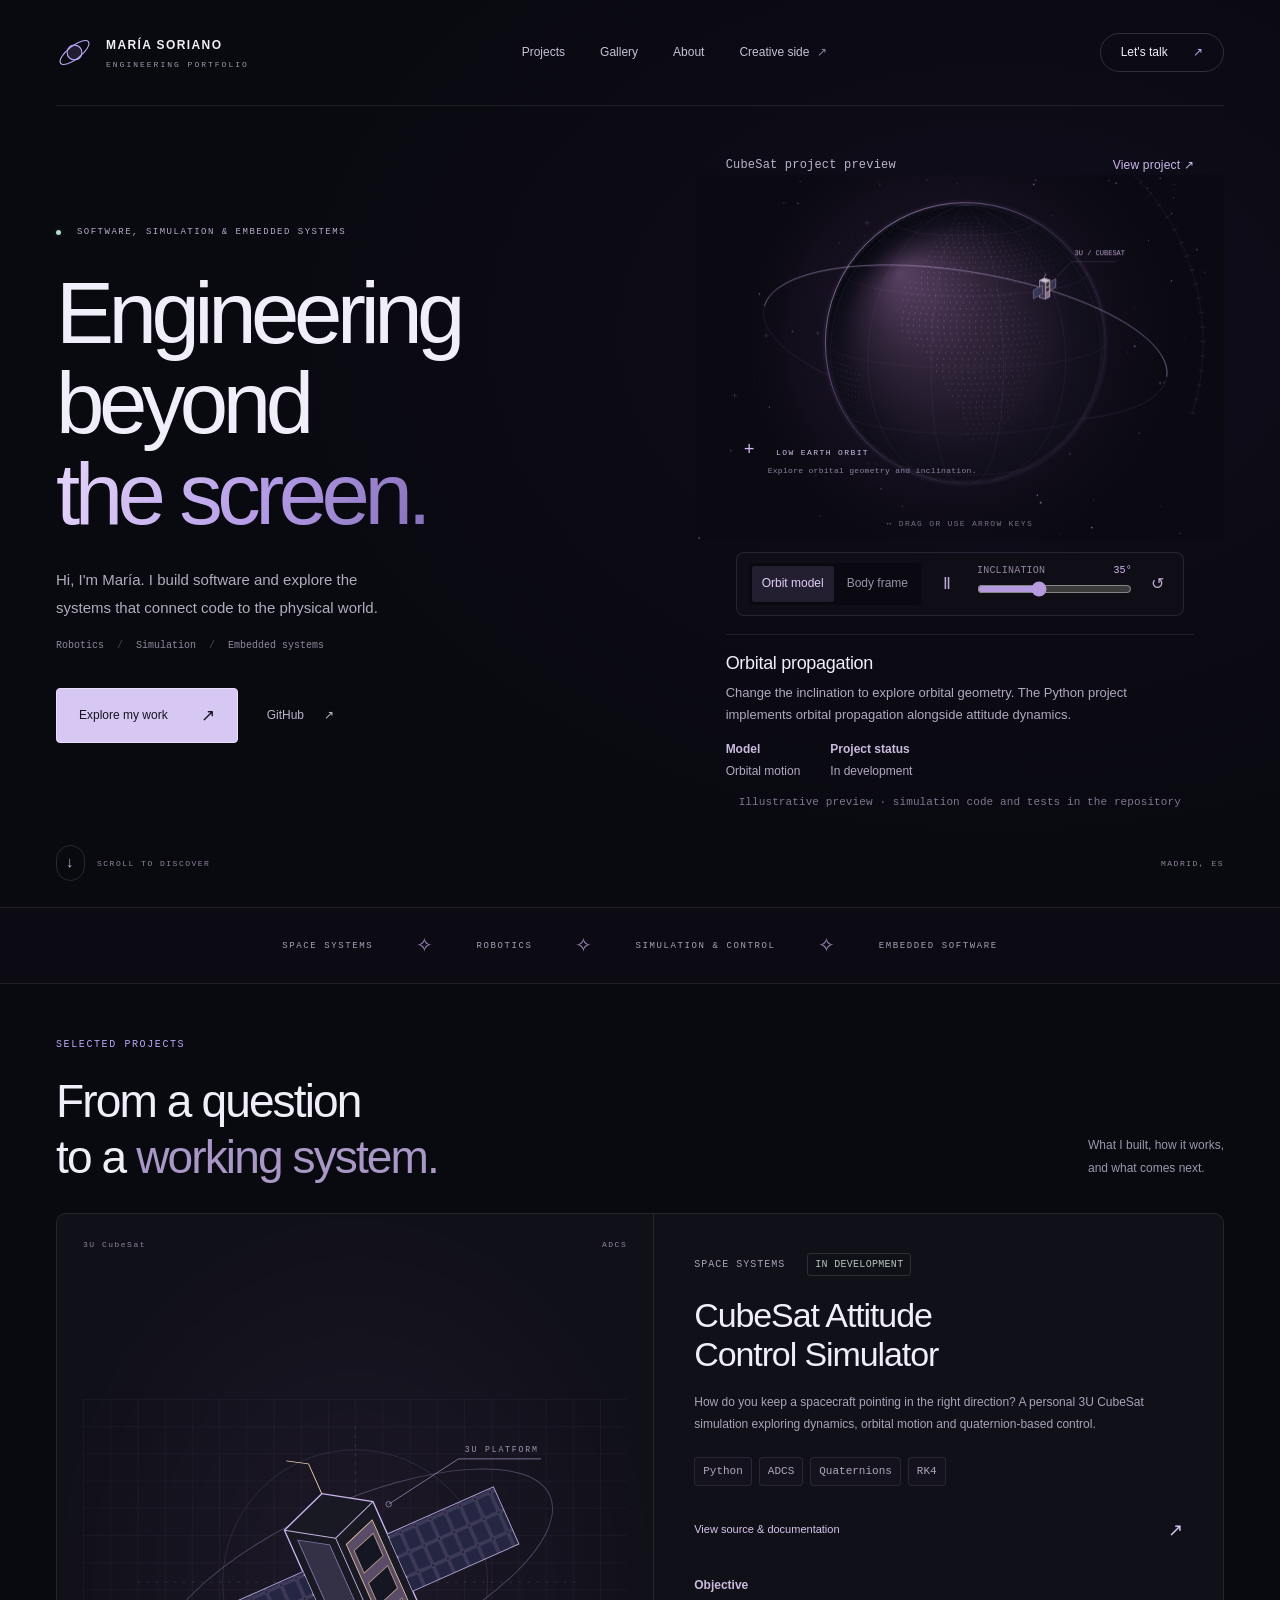
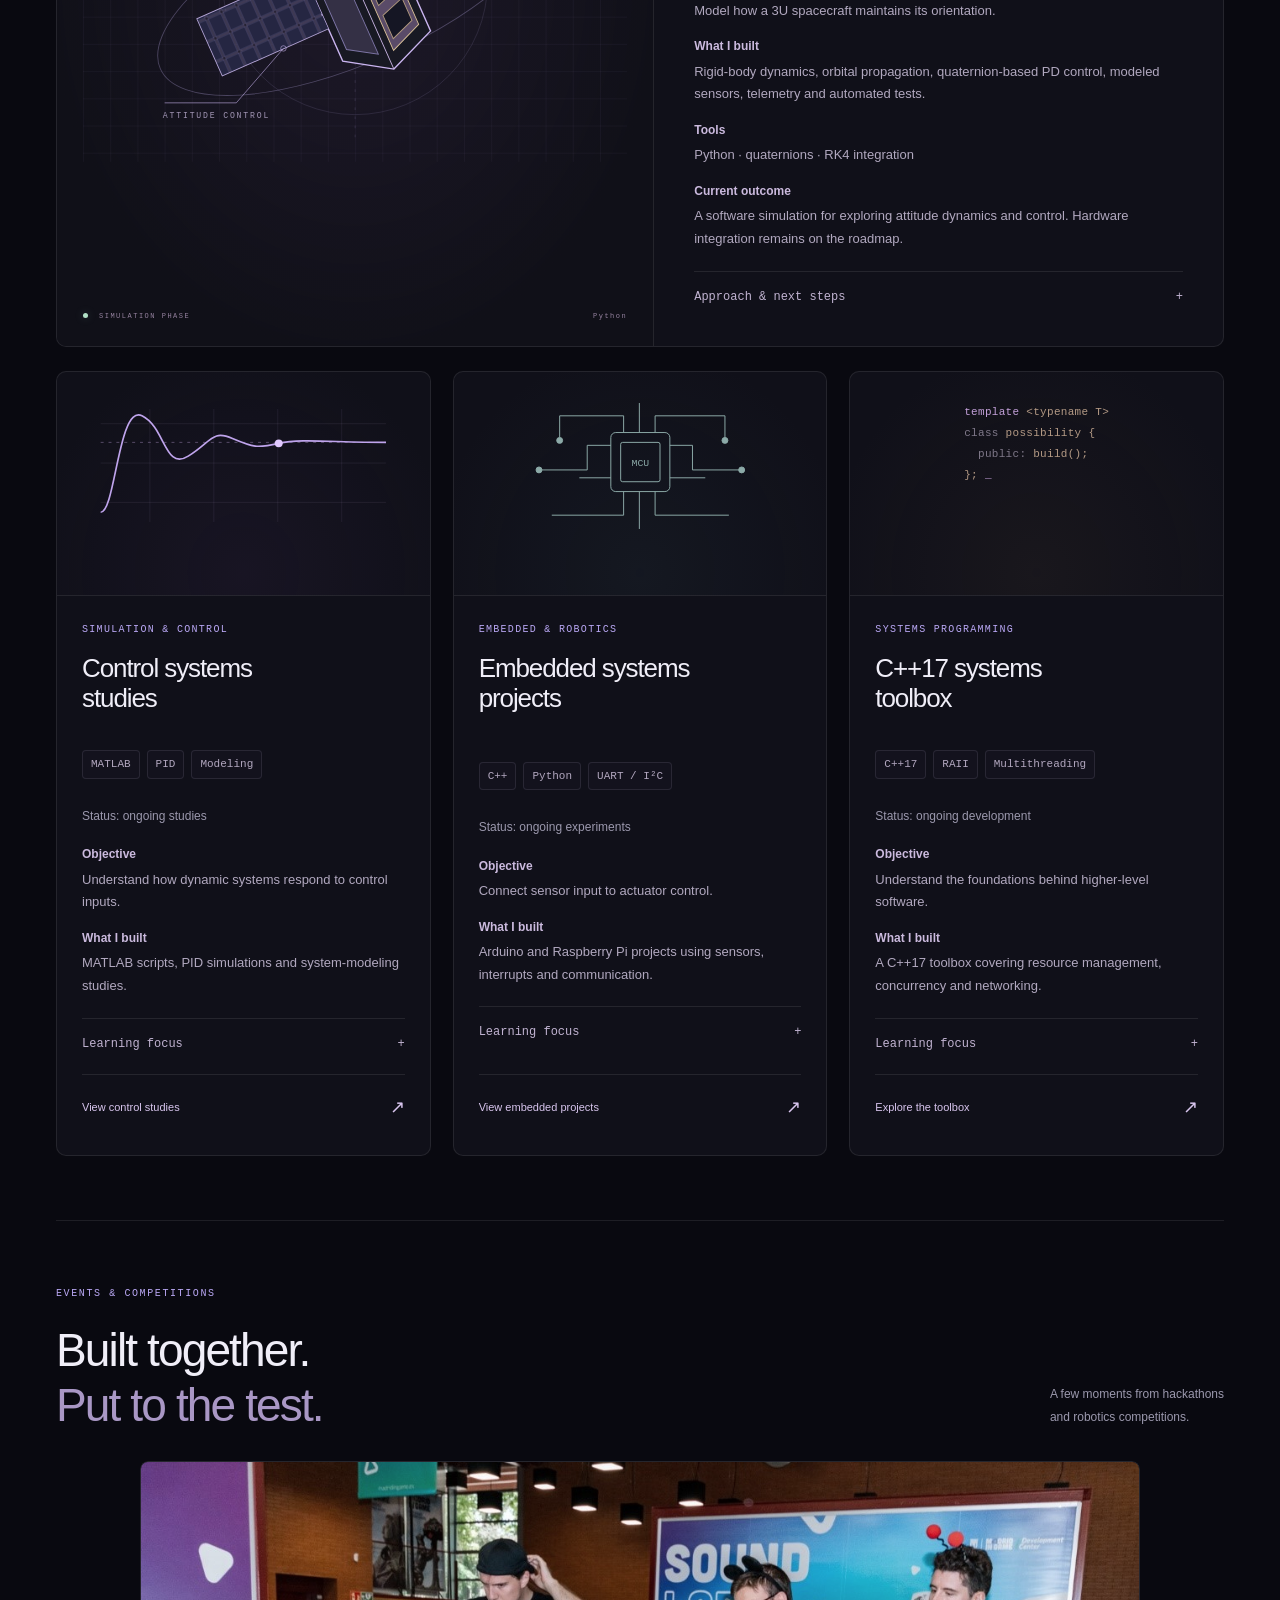
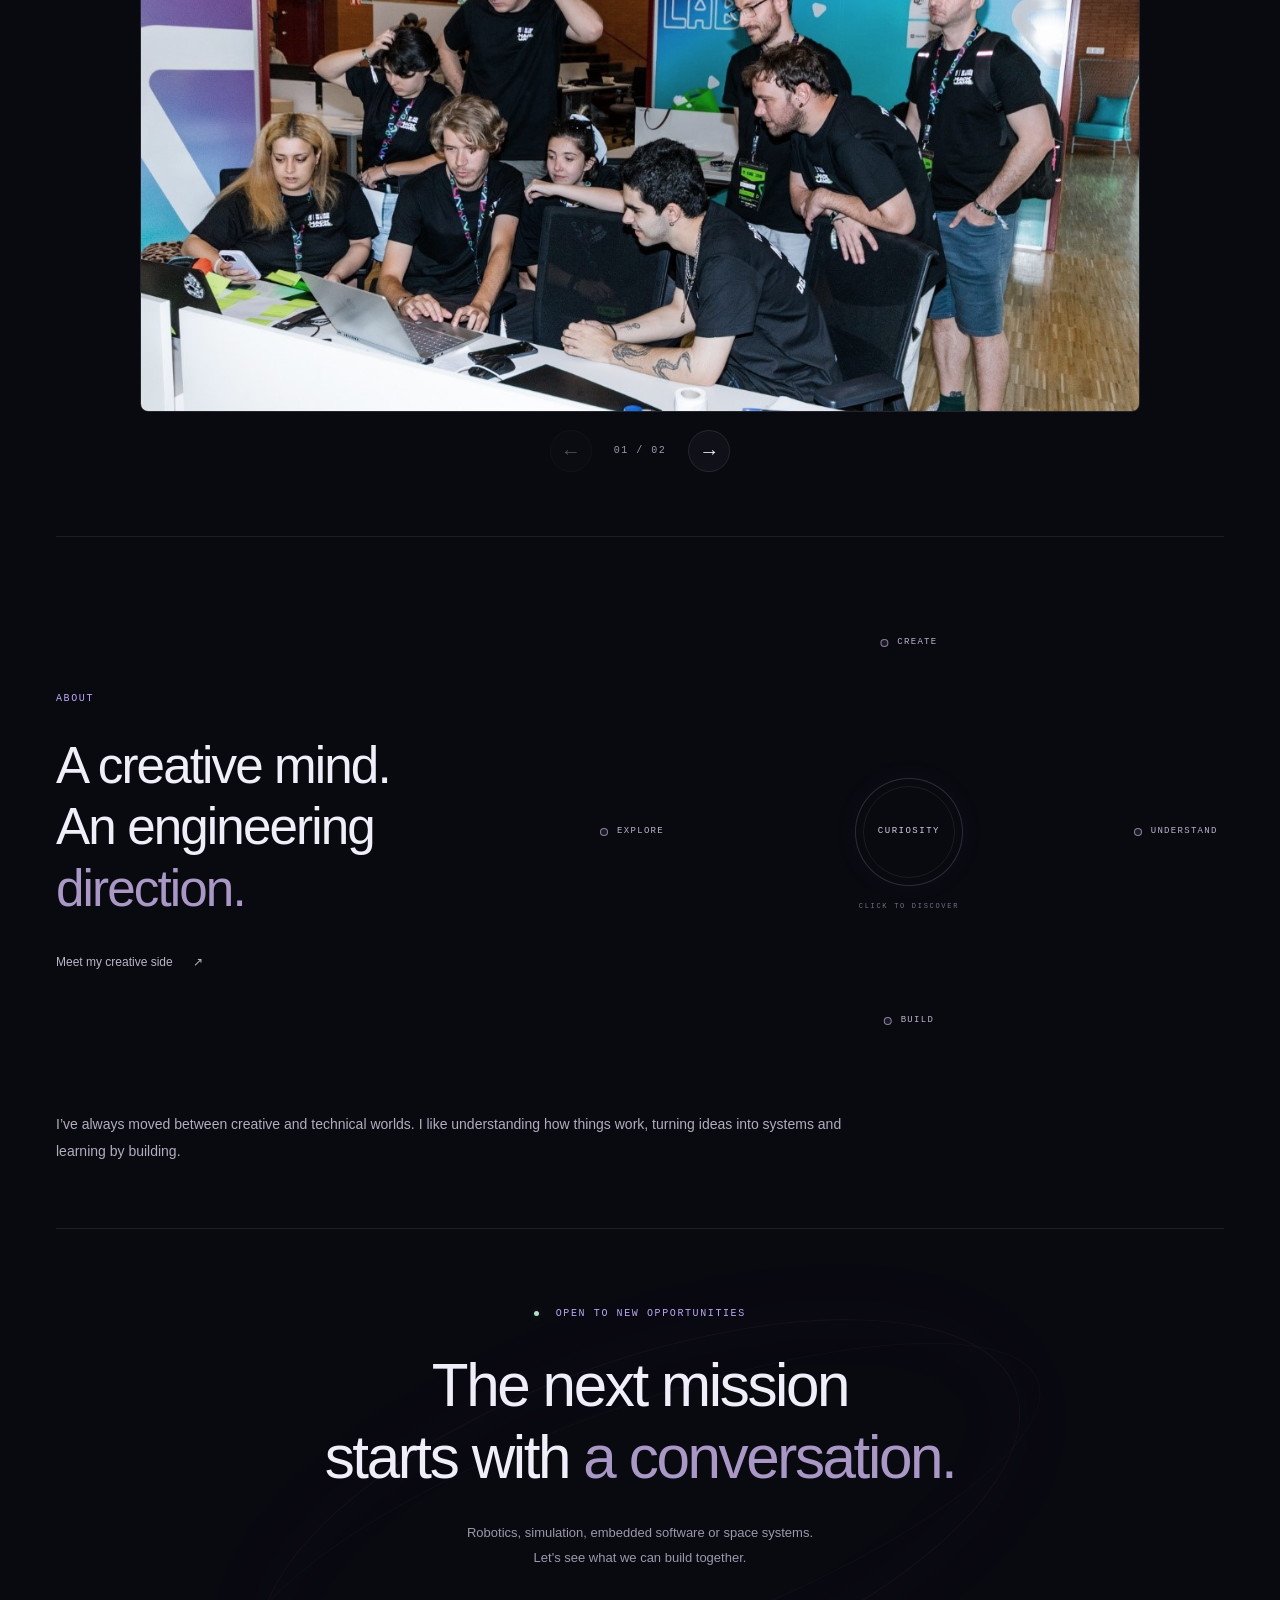
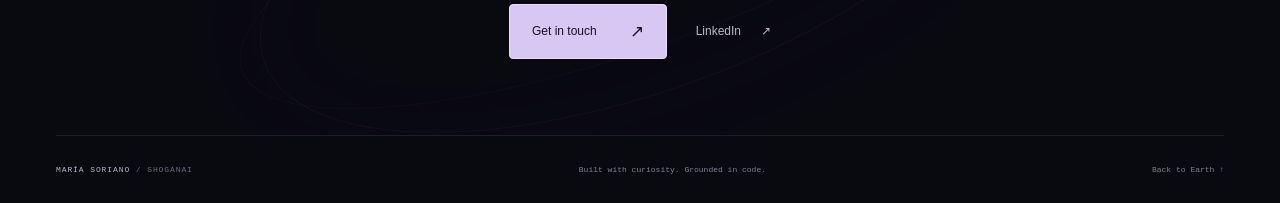
==== commit 842ad781: "Final" ====
--- a/engineering/index.html
+++ b/engineering/index.html
@@ -37,6 +37,7 @@
     src="orbit.js"
     defer
   ></script>
+  <script src="gallery.js" defer></script>
 </head>
 
 
@@ -97,6 +98,10 @@
 
       <a href="#projects">
         Projects
+      </a>
+
+      <a href="#gallery">
+        Gallery
       </a>
 
       <a href="#about">
@@ -1310,6 +1315,49 @@
 
 
     <!-- ====================================================
+         EVENTS & COMPETITIONS
+    ===================================================== -->
+
+    <section id="gallery" class="section event-gallery" aria-labelledby="gallery-title">
+      <div class="section-heading">
+        <div>
+          <p class="eyebrow">EVENTS &amp; COMPETITIONS</p>
+          <h2 id="gallery-title">Built together.<br><span>Put to the test.</span></h2>
+        </div>
+        <p>A few moments from hackathons<br>and robotics competitions.</p>
+      </div>
+
+      <div class="event-carousel">
+      <div class="event-gallery-track" id="event-gallery-track" role="region" aria-roledescription="carousel" aria-label="Events and competitions photos" tabindex="0">
+        <figure class="event-entry" role="group" aria-roledescription="slide" aria-label="1 of 2: Hackathon winner">
+          <a class="event-photo" href="Foto.jpg" target="_blank" rel="noopener" aria-label="View the hackathon team photo at full size (opens in a new tab)">
+            <img src="Foto.jpg" alt="Hackathon team gathered around laptops, working on a project together." width="1188" height="792" loading="lazy" decoding="async">
+          </a>
+          <figcaption>
+            <div class="event-meta"><span>HACKATHON</span><span class="event-award">WINNER</span></div>
+            <p>A moment from a hackathon I won, working with a team to bring a project to life.</p>
+          </figcaption>
+        </figure>
+
+        <figure class="event-entry" role="group" aria-roledescription="slide" aria-label="2 of 2: Robotics competition">
+          <a class="event-photo" href="Cybertech.jpg" target="_blank" rel="noopener" aria-label="View the robotics competition photo at full size (opens in a new tab)">
+            <img src="Cybertech.jpg" alt="Robots with exposed electronics and custom chassis on a yellow competition arena." width="1024" height="758" loading="lazy" decoding="async">
+          </a>
+          <figcaption>
+            <div class="event-meta"><span>ROBOTICS COMPETITION</span></div>
+            <p>My robotics competition experience, bringing code, electronics and mechanics together.</p>
+          </figcaption>
+        </figure>
+      </div>
+      <div class="event-gallery-controls" hidden>
+        <button type="button" class="gallery-previous" aria-label="Previous photo" aria-controls="event-gallery-track">←</button>
+        <span class="gallery-counter" role="status" aria-live="polite" aria-atomic="true">01 / 02</span>
+        <button type="button" class="gallery-next" aria-label="Next photo" aria-controls="event-gallery-track">→</button>
+      </div>
+      </div>
+    </section>
+
+    <!-- ====================================================
          ABOUT
     ===================================================== -->
 
@@ -1564,4 +1612,4 @@
 
 </body>
 
-</html>+</html>
--- a/engineering/style.css
+++ b/engineering/style.css
@@ -688,12 +688,12 @@
 
 .section {
   padding:
-    108px
+    64px
     0;
 }
 
 .projects {
-  padding-top: 76px;
+  padding-top: 52px;
 }
 
 .section-heading {
@@ -701,7 +701,7 @@
   justify-content: space-between;
   align-items: end;
   gap: 30px;
-  margin-bottom: 43px;
+  margin-bottom: 28px;
 }
 
 .section-heading .eyebrow {
@@ -1106,6 +1106,178 @@
 }
 
 /* ==========================================================
+   EVENTS & COMPETITIONS
+========================================================== */
+
+.event-gallery {
+  border-top: 1px solid var(--line);
+}
+
+.event-carousel {
+  max-width: 1000px;
+  margin-inline: auto;
+}
+
+.event-gallery-track {
+  position: relative;
+  display: flex;
+  gap: 20px;
+  overflow-x: auto;
+  scroll-snap-type: x mandatory;
+  scrollbar-width: none;
+  border-radius: 8px;
+}
+
+.event-gallery-track::-webkit-scrollbar {
+  display: none;
+}
+
+.event-entry {
+  position: relative;
+  flex: 0 0 100%;
+  min-width: 0;
+  margin: 0;
+  overflow: hidden;
+  border-radius: 8px;
+  scroll-snap-align: start;
+  scroll-snap-stop: always;
+}
+
+.event-photo {
+  position: relative;
+  display: block;
+  overflow: hidden;
+  height: clamp(340px, 43vw, 560px);
+  border: 1px solid var(--line);
+  border-radius: 8px;
+  background: var(--panel);
+}
+
+.event-photo img {
+  display: block;
+  width: 100%;
+  height: 100%;
+  object-fit: cover;
+  object-position: center;
+  filter: saturate(.8);
+  transition: transform .5s ease, filter .5s ease;
+}
+
+.event-entry figcaption {
+  position: absolute;
+  inset: auto 0 0;
+  padding: 72px 32px 28px;
+  background: linear-gradient(transparent, #090910ed 65%);
+  pointer-events: none;
+  opacity: 0;
+  transform: translateY(8px);
+  transition: opacity .35s ease, transform .35s ease;
+}
+
+.event-meta {
+  display: flex;
+  align-items: center;
+  flex-wrap: wrap;
+  gap: 12px;
+  margin-bottom: 12px;
+  color: var(--accent);
+  font: 9px / 1.5 var(--mono);
+  letter-spacing: 1.3px;
+}
+
+.event-award {
+  padding: 3px 8px;
+  border: 1px solid #c9b88140;
+  border-radius: 3px;
+  color: #d9c690;
+  background: #c9b8810c;
+}
+
+.event-entry figcaption > p {
+  max-width: 64ch;
+  margin: 0;
+  color: #d5cfe0;
+  font-size: 13px;
+  line-height: 1.85;
+}
+
+.event-photo:focus-visible img {
+  filter: saturate(1);
+  transform: scale(1.025);
+}
+
+.event-entry:focus-within figcaption {
+  opacity: 1;
+  transform: translateY(0);
+}
+
+.event-gallery-controls {
+  display: flex;
+  justify-content: center;
+  align-items: center;
+  gap: 22px;
+  margin-top: 18px;
+}
+
+.event-gallery-controls[hidden] {
+  display: none;
+}
+
+.event-gallery-controls button {
+  width: 42px;
+  height: 42px;
+  border: 1px solid var(--line);
+  border-radius: 50%;
+  color: var(--text);
+  background: var(--panel);
+  font-size: 20px;
+  transition: border-color .2s ease, color .2s ease;
+}
+
+.event-gallery-controls button:hover:not(:disabled) {
+  color: var(--accent);
+  border-color: var(--accent);
+}
+
+.event-gallery-controls button:disabled {
+  opacity: .3;
+  cursor: default;
+}
+
+.gallery-counter {
+  color: var(--muted);
+  font: 10px / 1.5 var(--mono);
+  letter-spacing: 1.5px;
+}
+
+@media (hover: hover) {
+  .event-photo:hover img {
+    filter: saturate(1);
+    transform: scale(1.025);
+  }
+  .event-entry:hover figcaption {
+    opacity: 1;
+    transform: translateY(0);
+  }
+}
+
+@media (hover: none), (pointer: coarse) {
+  .event-entry figcaption {
+    opacity: 1;
+    transform: none;
+  }
+}
+
+@media (max-width: 760px) {
+  .event-photo {
+    height: clamp(300px, 85vw, 440px);
+  }
+  .event-entry figcaption {
+    padding: 60px 20px 20px;
+  }
+}
+
+/* ==========================================================
    ABOUT
 ========================================================== */
 
@@ -2232,7 +2404,7 @@
 
   overflow: hidden;
 
-  padding-block: 125px;
+  padding-block: 76px;
 
   text-align: center;
 }
@@ -2762,11 +2934,11 @@
   }
 
   .section {
-    padding-block: 65px;
+    padding-block: 40px;
   }
 
   .projects {
-    padding-top: 48px;
+    padding-top: 36px;
   }
 
   .section-heading {
@@ -2934,7 +3106,7 @@
   }
 
   .contact {
-    padding-block: 85px;
+    padding-block: 48px;
   }
 
   .contact h2 {
@@ -3061,4 +3233,4 @@
     width: 112px;
     font-size: 9px;
   }
-}+}
